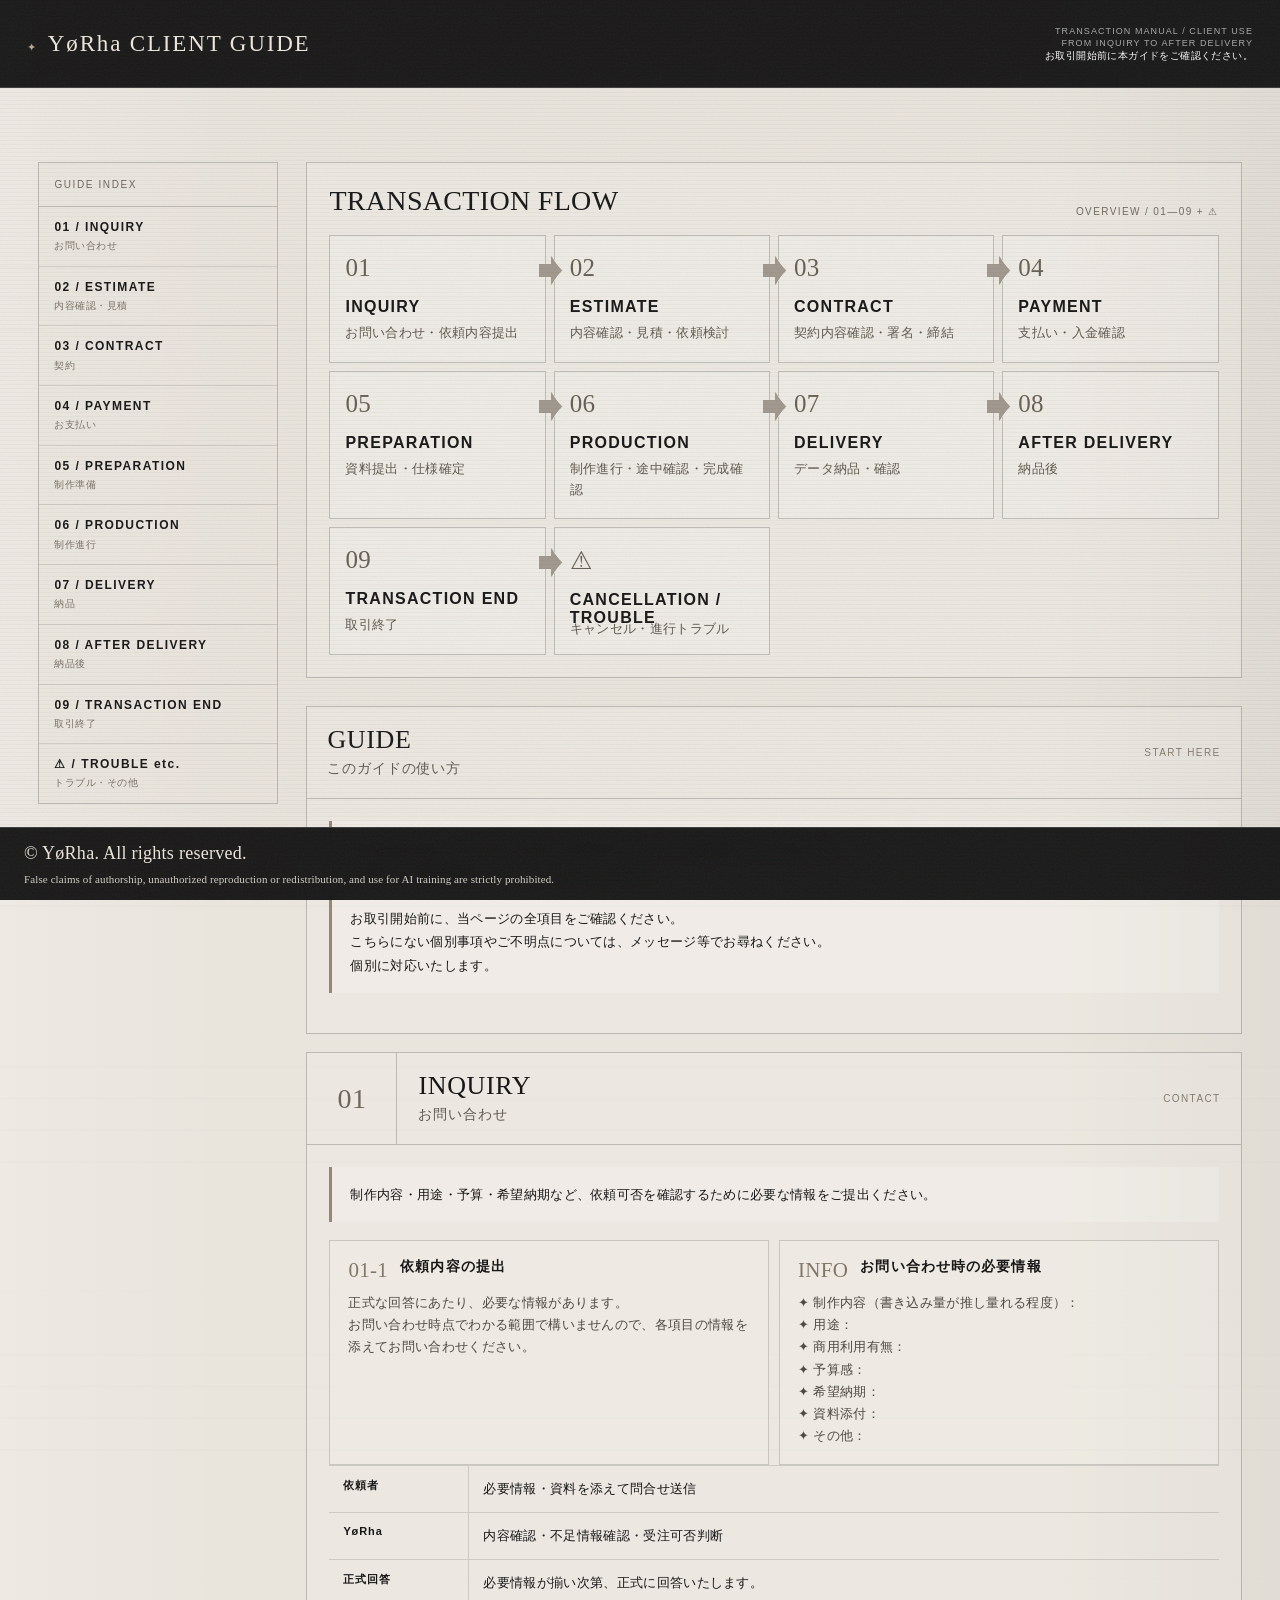
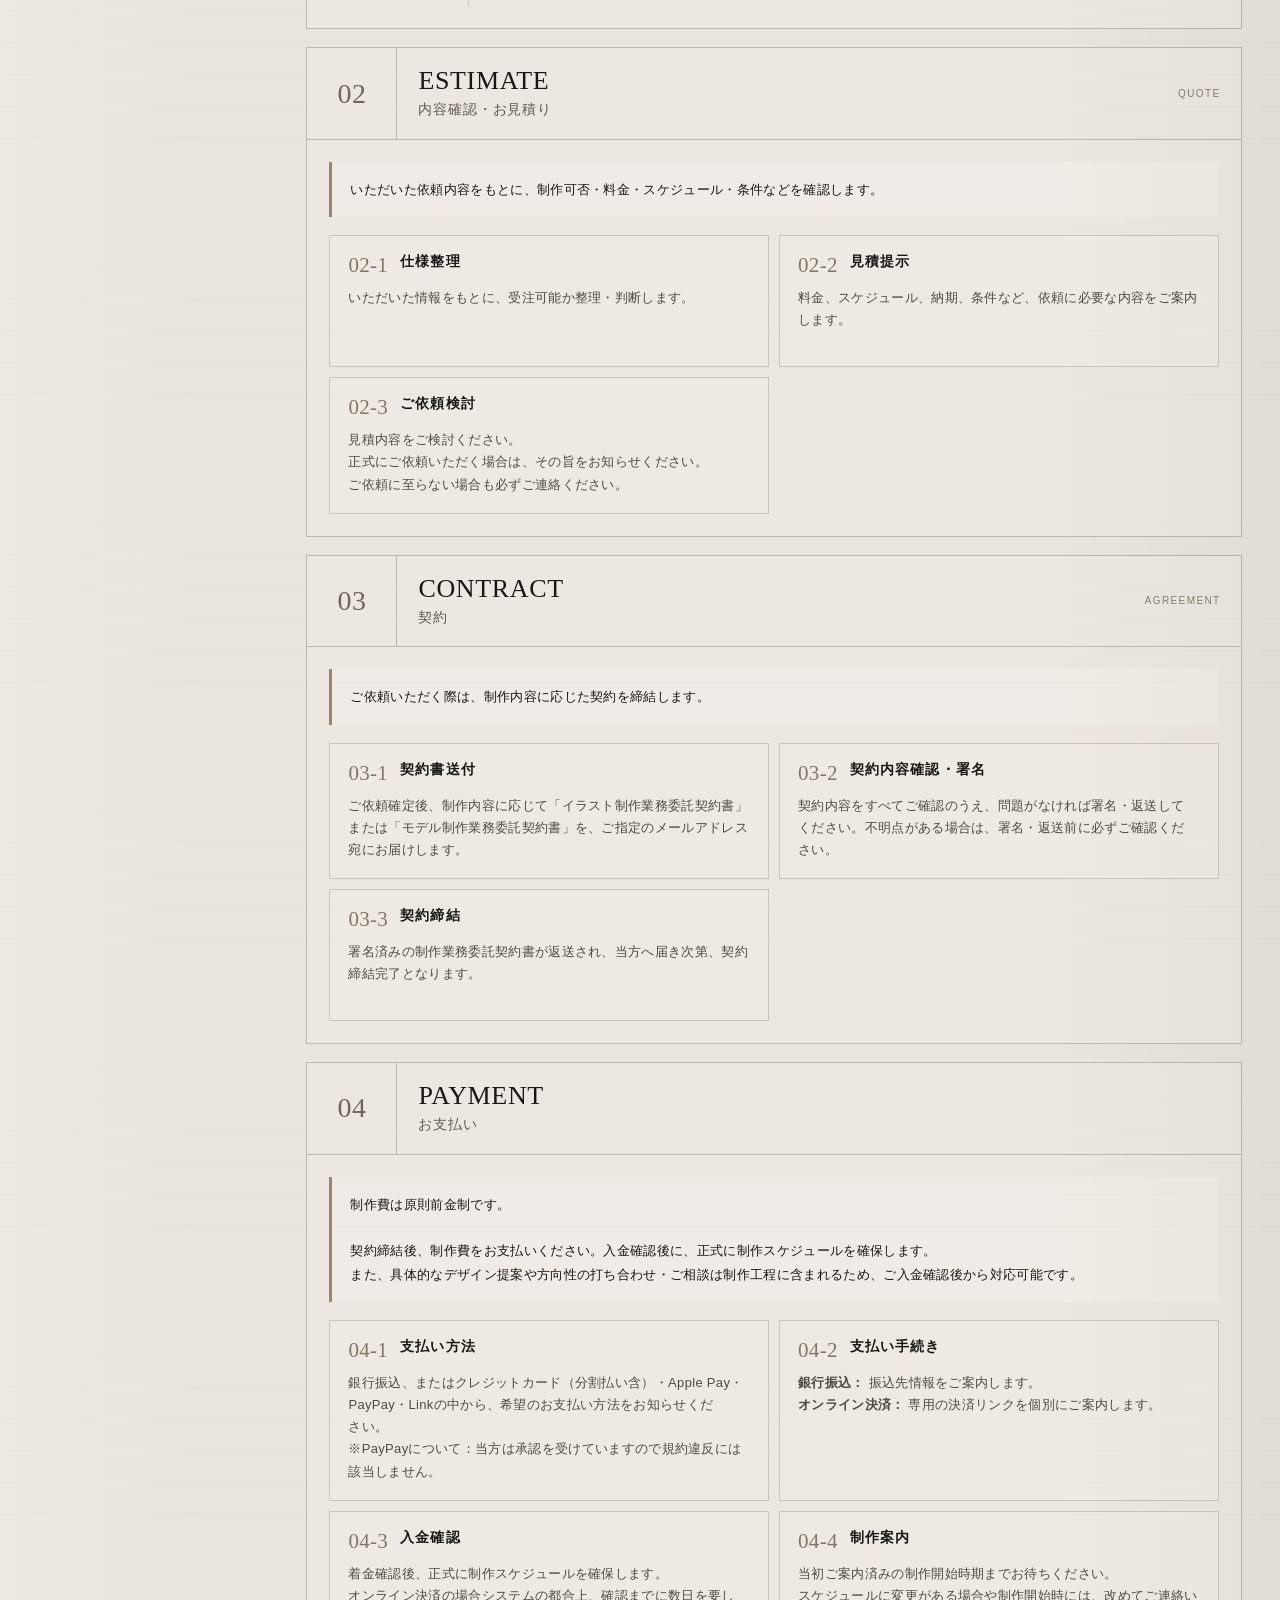
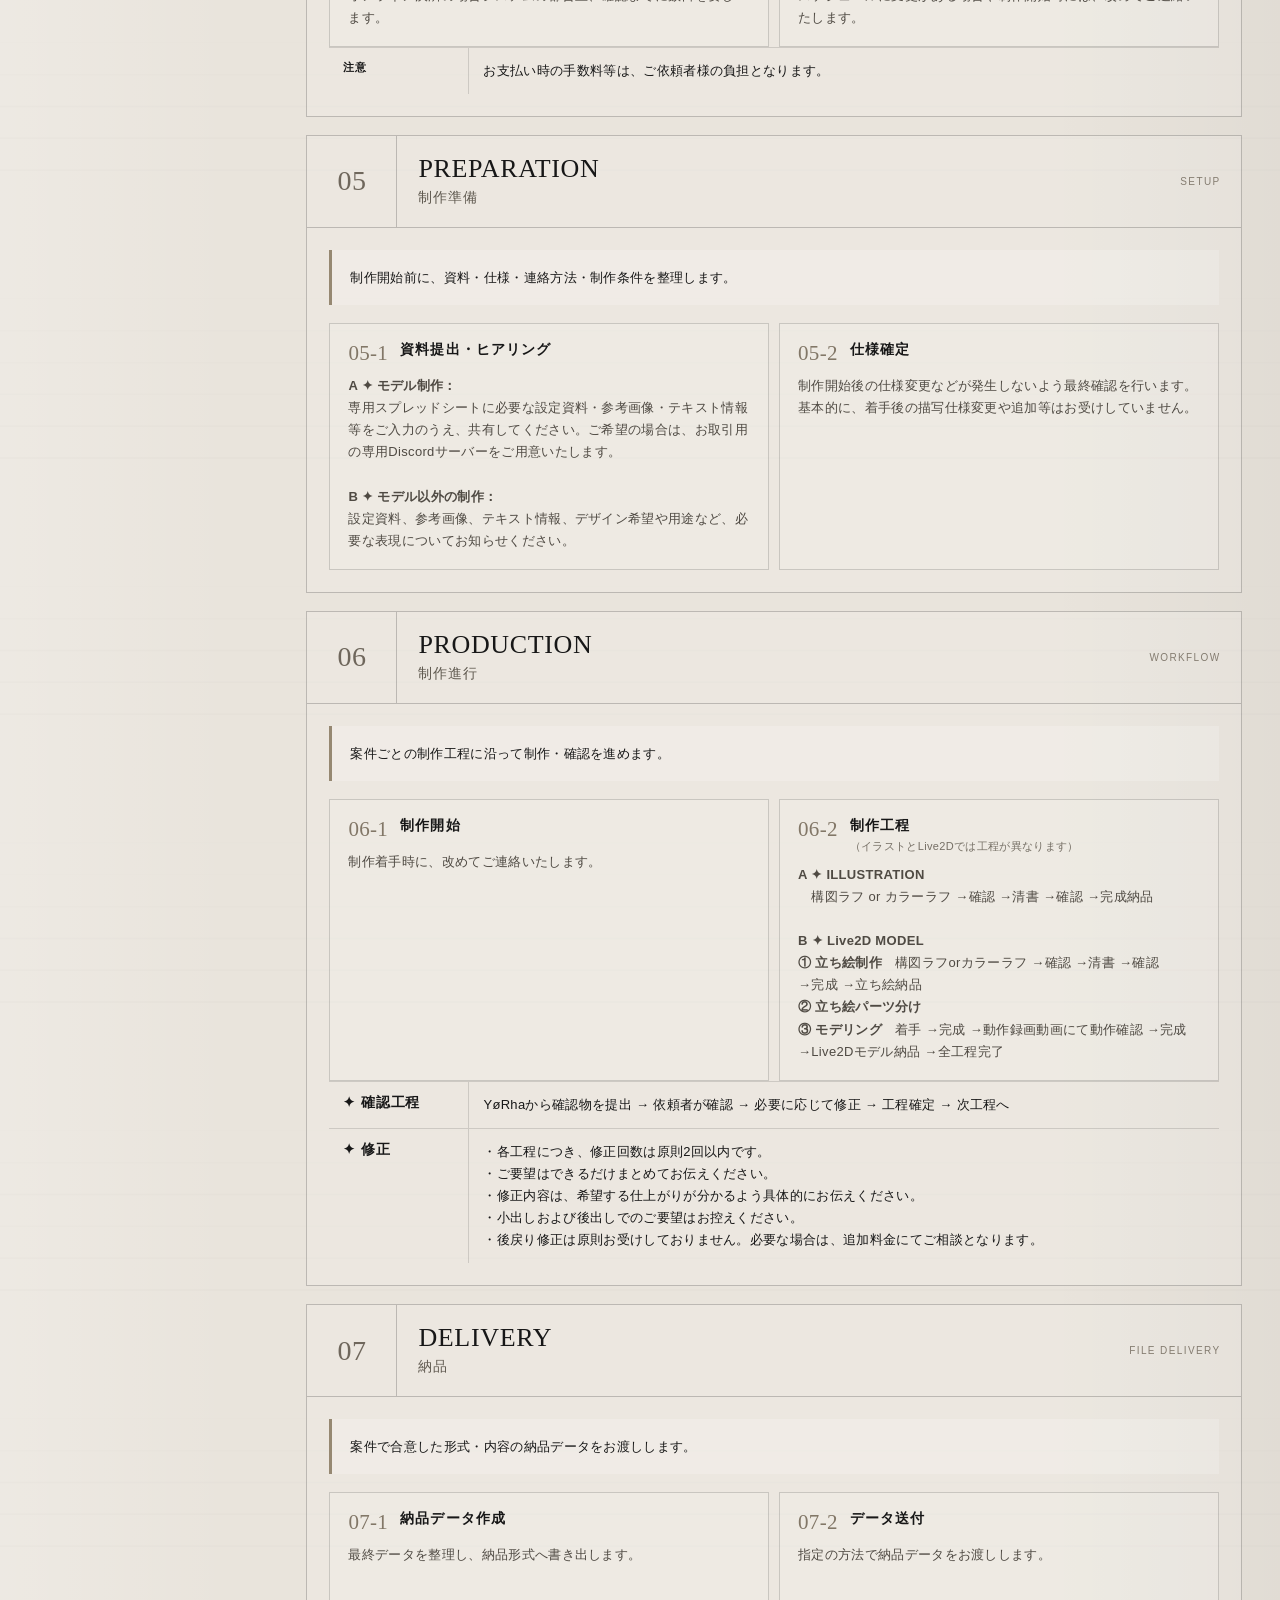
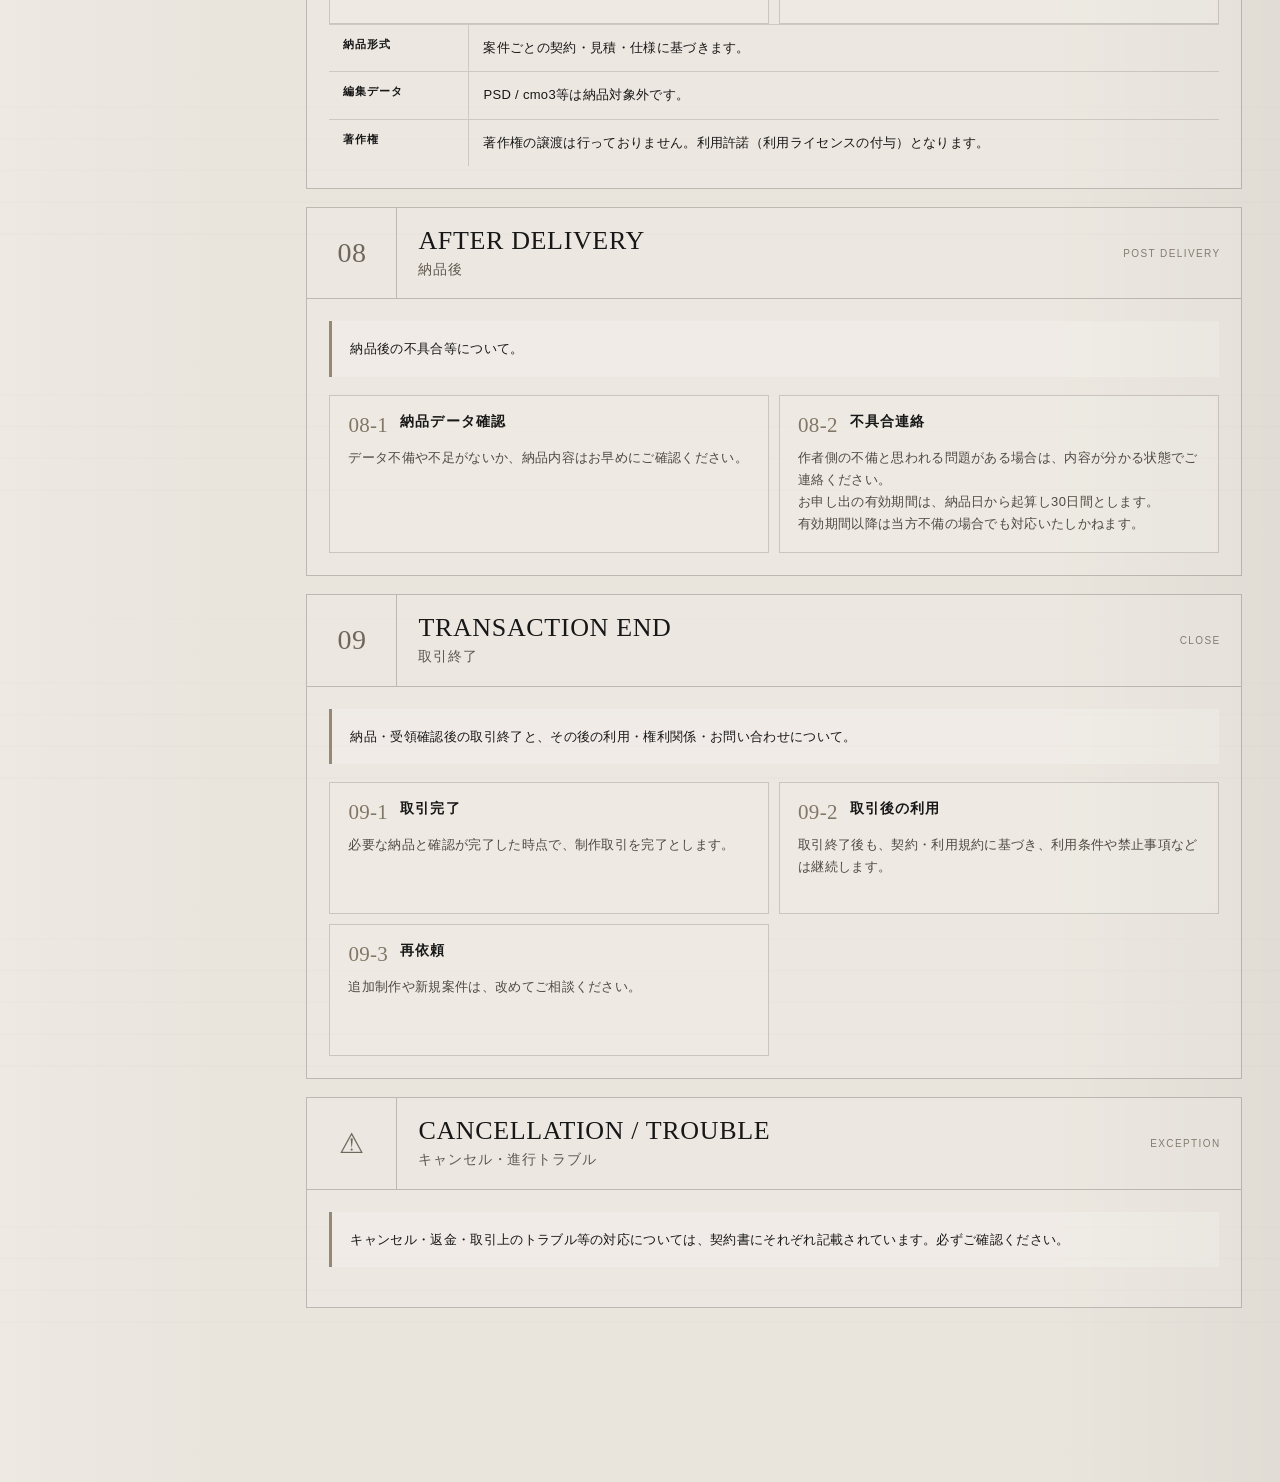
==== guide.html @ bb006ad3 "Add files via upload" ====
<!DOCTYPE html>
<html lang="ja">
<head>
<meta charset="utf-8">
<meta name="viewport" content="width=device-width,initial-scale=1">
<meta name="description" content="YøRha Client Transaction Guide">
<meta name="theme-color" content="#111111">
<link rel="icon" type="image/png" href="assets/favicon.png">
<title>YøRha Client Guide</title>
<style>
:root{
  --black:#111;
  --black2:#171717;
  --paper:#e9e4dc;
  --paper2:#ddd6ca;
  --ink:#171717;
  --white:#eee8dd;
  --line-dark:rgba(255,255,255,.16);
  --line-light:rgba(20,20,20,.22);
  --accent:#b8aa8e;
  --muted:#756f65;
  --header:88px;
}
*{box-sizing:border-box}
html{scroll-behavior:smooth}
body{
  margin:0;background:var(--black);color:var(--ink);
  font-family:"Helvetica Neue","Yu Gothic","YuGothic",Meiryo,sans-serif;
  letter-spacing:.02em;
}
a{color:inherit;text-decoration:none}
button{font:inherit}
.noise{
  position:fixed;inset:0;z-index:100;pointer-events:none;opacity:.12;
  background-image:url("data:image/svg+xml,%3Csvg xmlns='http://www.w3.org/2000/svg' width='180' height='180'%3E%3Cfilter id='n'%3E%3CfeTurbulence type='fractalNoise' baseFrequency='.85' numOctaves='3' stitchTiles='stitch'/%3E%3C/filter%3E%3Crect width='100%25' height='100%25' filter='url(%23n)' opacity='.5'/%3E%3C/svg%3E")
}
.scanline{
  position:fixed;inset:0;z-index:99;pointer-events:none;opacity:.045;
  background:repeating-linear-gradient(0deg,transparent 0 3px,#000 4px)
}
header{
  height:var(--header);position:fixed;z-index:80;inset:0 0 auto;
  background:rgba(17,17,17,.96);backdrop-filter:blur(8px);
  color:var(--white);border-bottom:1px solid var(--line-dark);
  display:flex;align-items:center;padding:0 27px
}
.logo{font:23px Georgia,serif;letter-spacing:.08em;white-space:nowrap}
.logo:before{content:"✦";font-size:11px;margin-right:10px;color:var(--accent)}
.header-meta{
  margin-left:auto;
  text-align:right;
  font-size:9px;
  letter-spacing:.12em;
  line-height:1.35;
  display:flex;
  flex-direction:column;
  align-items:flex-end;
  color:#ffffff;
}
.header-meta > span:first-child,
.header-meta > span:nth-child(2){opacity:.62}
.header-meta strong{
  margin-top:4px;
  font-size:10px;
  letter-spacing:.12em;
  color:#ffffff;
}
.header-guide-note{
  font-size:10px;
  letter-spacing:.04em;
  color:#ffffff;
  opacity:1;
}
.page{
  min-height:100vh;padding-top:var(--header);padding-bottom:86px;
  background-image:
    repeating-linear-gradient(0deg,transparent 0 31px,rgba(0,0,0,.018) 32px),
    linear-gradient(90deg,rgba(255,255,255,.2),transparent 18%,transparent 82%,rgba(0,0,0,.035)),
    url("bg.png");
  background-repeat:repeat,no-repeat,no-repeat;
  background-position:left top,left top,left top;
  background-attachment:scroll,scroll,fixed;
  background-size:auto,auto,auto 100vh;
  background-color:var(--paper);
}
.wrap{width:min(1500px,94vw);margin:auto;padding:46px 0 70px}
.guide-titlebar{
  border:1px solid var(--line-light);
  min-height:80px;
  display:flex;
  align-items:center;
  justify-content:space-between;
  gap:30px;
  padding:18px 24px;
  background: color-mix(in srgb, #1F1414 50%, transparent);
  margin-bottom:28px
}
.guide-title-main{
  font:400 22px Georgia,serif;
  letter-spacing:.02em
}
.guide-title-meta{
  margin-left:auto;
  text-align:right;
  display:flex;
  flex-direction:column;
  gap:6px;
  color:#ffffff
}
.guide-title-meta strong{
  font-size:11px;
  letter-spacing:.12em
}
.guide-title-meta span{
  font-size:13px;
  line-height:1.5;
  text-wrap:pretty;
  line-break:strict
}

.hero{
  border:1px solid var(--line-light);
  display:grid;grid-template-columns:1.25fr .75fr;
  min-height:360px;background:rgba(255,255,255,.16)
}
.hero-main{padding:48px 52px;display:flex;flex-direction:column;justify-content:flex-end}
.eyebrow{font-size:9px;letter-spacing:.18em;color:var(--muted);margin-bottom:26px}
.hero h1{font:400 clamp(42px,6vw,82px) Georgia,serif;letter-spacing:.035em;margin:0 0 18px;line-height:.96}
.hero p{max-width:790px;margin:0;font-size:11px;line-height:1.9;color:#4f4a43;text-wrap:pretty;line-break:strict}
.hero-side{border-left:1px solid var(--line-light);display:grid;grid-template-rows:1fr auto}
.hero-code{display:flex;align-items:center;justify-content:center;writing-mode:vertical-rl;font-size:9px;letter-spacing:.22em;color:#756e63}
.hero-note{border-top:1px solid var(--line-light);padding:22px;font-size:11px;line-height:1.8;color:#59544c;text-wrap:pretty;line-break:strict}

.layout{display:block;margin-top:28px}
.toc{
  position:fixed;
  top:calc(var(--header) + 74px);
  left:max(3vw, calc((100vw - 1500px) / 2));
  width:240px;
  max-height:calc(100vh - var(--header) - 138px);
  overflow-y:auto;
  z-index:60;
  border:1px solid var(--line-light);
  background: color-mix(in srgb, #E9E4DC 55%, transparent);
  backdrop-filter:blur(5px)
}
.toc-head{padding:16px 15px;border-bottom:1px solid var(--line-light);font-size:10px;letter-spacing:.16em;color:#6c665d}
.toc a{
  display:block;padding:12px 15px;border-bottom:1px solid rgba(20,20,20,.12);
  letter-spacing:.09em;transition:.18s
}
.toc a strong{
  display:block;
  font-size:12px;
  font-weight:700;
  line-height:1.35;
}
.toc a small{
  display:block;
  margin-top:4px;
  font-size:10px;
  line-height:1.45;
  color:#777066;
  letter-spacing:.05em;
}
.toc a:last-child{border-bottom:0}
.toc a:hover{background:#d9d2c6;padding-left:19px}

.main{min-width:0;margin-left:268px}
.flow{
  border:1px solid var(--line-light);padding:22px;margin-bottom:28px;background:rgba(255,255,255,.14)
}
.flow-title{display:flex;justify-content:space-between;gap:20px;align-items:end;margin-bottom:18px}
.flow-title h2{font:400 28px Georgia,serif;margin:0}
.flow-title span{font-size:10px;letter-spacing:.14em;color:#70695f}
.flow-grid{display:grid;grid-template-columns:repeat(4,1fr);gap:8px}
.flow-step.arrow-right::after{
  content:"";
  position:absolute;
  top:19px;
  right:-18px;
  width:24px;
  height:31px;
  background:url("[data-uri]") center/contain no-repeat;
  z-index:3;
  pointer-events:none;
}
#s00 .section-head{grid-template-columns:1fr auto}
#s00 .section-no{display:none}
#s00 .section-title{padding-left:20px}

.flow-step{
  border:1px solid var(--line-light);padding:18px 15px;min-height:112px;position:relative;background:rgba(255,255,255,.12)
}
.flow-step b{font:400 25px Georgia,serif;display:block;margin-bottom:16px;color:#675f53}
.flow-step strong{display:block;font-size:16px;letter-spacing:.08em;margin-bottom:7px}
.flow-step small{font-size:13px;line-height:1.6;color:#5f594f}
.warning-flow{
  position:relative;
}
.warning-flow strong{
  position:absolute;
  top:63px;
  left:15px;
  margin:0;
}
.warning-flow small{
  position:absolute;
  top:91px;
  left:15px;
  margin:0;
}


.section{
  scroll-margin-top:calc(var(--header) + 18px);
  border:1px solid var(--line-light);margin-bottom:18px;background:rgba(255,255,255,.12)
}
.section-head{
  display:grid;grid-template-columns:90px 1fr auto;align-items:center;
  border-bottom:1px solid var(--line-light)
}
.section-no{
  align-self:stretch;display:grid;place-items:center;border-right:1px solid var(--line-light);
  font:400 28px Georgia,serif;color:#6f675c;padding:18px 8px
}
.section-title{padding:18px 21px}
.section-title h2{font:400 26px Georgia,serif;margin:0 0 3px;letter-spacing:.025em}
.section-title p{margin:0;font-size:14px;line-height:1.55;letter-spacing:.06em;color:#5f594f}
.section-tag{padding:0 20px;font-size:10px;letter-spacing:.14em;color:#847c70}
.section-body{padding:22px}
.summary{
  padding:16px 18px;border-left:3px solid #968872;background:rgba(255,255,255,.18);
  font-size:13px;line-height:1.8;margin-bottom:18px
}
.steps{display:grid;grid-template-columns:repeat(2,1fr);gap:10px}
.step{
  border:1px solid rgba(20,20,20,.17);padding:17px 18px;min-height:132px;background:rgba(255,255,255,.1)
}
.step-top{display:flex;gap:12px;align-items:flex-start;margin-bottom:9px}
.step-heading-wrap{min-width:0}
.step-heading-wrap h3{margin:0}
.step-heading-wrap small{
  display:block;
  margin-top:4px;
  font-size:11px;
  line-height:1.45;
  color:#756f65;
  font-weight:400;
  letter-spacing:.03em;
}
.step-id{font:21px Georgia,serif;color:#827767}
.step h3{font-size:14px;letter-spacing:.08em;margin:0}
.step p{font-size:13px;line-height:1.7;margin:0;color:#4f4a43}
.flow-unit{white-space:nowrap}
.rule{
  display:grid;grid-template-columns:140px 1fr;border-top:1px solid rgba(20,20,20,.14);font-size:13px
}
.rule:first-of-type{margin-top:18px}
.rule b{padding:12px 14px;border-right:1px solid rgba(20,20,20,.14);font-size:11px;letter-spacing:.08em}
.rule-major b{font-size:14px;letter-spacing:.06em}
.rule span{padding:12px 14px;line-height:1.7}
.placeholder{color:#867e71;font-style:italic}
.summary,.step p,.rule span,.flow-step small,.section-title p{
  text-wrap:pretty;
  line-break:strict;
}
.site-footer{
  position:fixed;
  left:0;
  right:0;
  bottom:0;
  z-index:80;
  margin:0;
  border-top:1px solid var(--line-dark);
  padding:14px 24px 12px;
  background:rgba(17,17,17,.96);
  backdrop-filter:blur(8px);
  color:var(--white);
}
.site-footer-copy{
  font:400 18px Georgia,serif;
  letter-spacing:.015em;
  line-height:1.25;
}
.site-footer-note{
  margin-top:6px;
  font-family:Georgia,"Times New Roman",serif;
  font-size:11px;
  line-height:1.55;
  letter-spacing:.01em;
  color:rgba(238,232,221,.88);
  text-wrap:pretty;
}
@media(max-width:1240px){
  .hero{grid-template-columns:1fr}.hero-side{display:none}
  .layout{display:block}
  .toc{
    position:static;
    width:auto;
    max-height:none;
    overflow:visible;
    display:grid;
    grid-template-columns:repeat(2,1fr);
    margin-bottom:28px;
    backdrop-filter:none
  }
  .toc-head{grid-column:1/-1}
  .main{margin-left:0}
  .flow-grid{grid-template-columns:repeat(2,1fr)}
  .flow-step.arrow-right::after{display:none}
}
@media(max-width:640px){
  .guide-titlebar{align-items:flex-start;flex-direction:column;padding:18px}
  .guide-title-meta{margin-left:0;text-align:left}
  .page{padding-bottom:108px}
  .site-footer{padding:10px 16px 9px}
  .site-footer-copy{font-size:15px}
  .site-footer-note{font-size:9px;line-height:1.4}

  header{padding:0 18px}.header-meta{display:none}
  .wrap{width:min(94vw,680px);padding-top:24px}
  .hero-main{padding:34px 24px}
  .flow-grid,.steps{grid-template-columns:1fr}
  .toc{grid-template-columns:1fr}
  .section-head{grid-template-columns:68px 1fr}.section-tag{display:none}
  .section-title{padding:16px}.section-body{padding:16px}
  .rule{grid-template-columns:1fr}.rule b{border-right:0;border-bottom:1px solid rgba(20,20,20,.12)}
}
</style>
</head>
<body>
<div class="noise"></div>
<div class="scanline"></div>

<header>
  <a class="logo" href="#top">YøRha CLIENT GUIDE</a>
  <div class="header-meta">
    <span>TRANSACTION MANUAL / CLIENT USE</span>
    <span>FROM INQUIRY TO AFTER DELIVERY</span>
    <span class="header-guide-note">お取引開始前に本ガイドをご確認ください。</span>
  </div>
</header>

<main class="page" id="top">
<div class="wrap">
  <div class="layout">
    <aside class="toc">
      <div class="toc-head">GUIDE INDEX</div>
      <a href="#s01"><strong>01 / INQUIRY</strong><small>お問い合わせ</small></a>
      <a href="#s02"><strong>02 / ESTIMATE</strong><small>内容確認・見積</small></a>
      <a href="#s03"><strong>03 / CONTRACT</strong><small>契約</small></a>
      <a href="#s04"><strong>04 / PAYMENT</strong><small>お支払い</small></a>
      <a href="#s05"><strong>05 / PREPARATION</strong><small>制作準備</small></a>
      <a href="#s06"><strong>06 / PRODUCTION</strong><small>制作進行</small></a>
      <a href="#s07"><strong>07 / DELIVERY</strong><small>納品</small></a>
      <a href="#s08"><strong>08 / AFTER DELIVERY</strong><small>納品後</small></a>
      <a href="#s09"><strong>09 / TRANSACTION END</strong><small>取引終了</small></a>
      <a href="#swarn"><strong>⚠ / TROUBLE etc.</strong><small>トラブル・その他</small></a>
    </aside>

    <div class="main">

      <section class="flow">
        <div class="flow-title">
          <h2>TRANSACTION FLOW</h2>
          <span>OVERVIEW / 01—09 + ⚠</span>
        </div>
        <div class="flow-grid">
          <a class="flow-step arrow-right" href="#s01"><b>01</b><strong>INQUIRY</strong><small>お問い合わせ・依頼内容提出</small></a>
          <a class="flow-step arrow-right" href="#s02"><b>02</b><strong>ESTIMATE</strong><small>内容確認・見積・依頼検討</small></a>
          <a class="flow-step arrow-right" href="#s03"><b>03</b><strong>CONTRACT</strong><small>契約内容確認・署名・締結</small></a>
          <a class="flow-step" href="#s04"><b>04</b><strong>PAYMENT</strong><small>支払い・入金確認</small></a>
          <a class="flow-step arrow-right" href="#s05"><b>05</b><strong>PREPARATION</strong><small>資料提出・仕様確定</small></a>
          <a class="flow-step arrow-right" href="#s06"><b>06</b><strong>PRODUCTION</strong><small>制作進行・途中確認・完成確認</small></a>
          <a class="flow-step arrow-right" href="#s07"><b>07</b><strong>DELIVERY</strong><small>データ納品・確認</small></a>
          <a class="flow-step" href="#s08"><b>08</b><strong>AFTER DELIVERY</strong><small>納品後</small></a>
          <a class="flow-step arrow-right" href="#s09"><b>09</b><strong>TRANSACTION END</strong><small>取引終了</small></a>
          <a class="flow-step warning-flow" href="#swarn"><b>⚠</b><strong>CANCELLATION / TROUBLE</strong><small>キャンセル・進行トラブル</small></a>
        </div>
      </section>

      <section class="section" id="s00">
<div class="section-head"><div class="section-title"><h2>GUIDE</h2><p>このガイドの使い方</p></div><div class="section-tag">START HERE</div></div>
<div class="section-body"><div class="summary">取引全体の流れ、各工程でYøRhaと依頼者が行うこと、確認事項、完了条件など、<br>お取引中の共通説明はこちらにまとめてあります。<br><br>お取引開始前に、当ページの全項目をご確認ください。<br>こちらにない個別事項やご不明点については、メッセージ等でお尋ねください。<br>個別に対応いたします。</div></div>
</section>

<section class="section" id="s01">
<div class="section-head"><div class="section-no">01</div><div class="section-title"><h2>INQUIRY</h2><p>お問い合わせ</p></div><div class="section-tag">CONTACT</div></div>
<div class="section-body"><div class="summary">制作内容・用途・予算・希望納期など、依頼可否を確認するために必要な情報をご提出ください。</div>
<div class="steps">
<div class="step"><div class="step-top"><span class="step-id">01-1</span><h3>依頼内容の提出</h3></div><p>正式な回答にあたり、必要な情報があります。<br>お問い合わせ時点でわかる範囲で構いませんので、各項目の情報を添えてお問い合わせください。</p></div>
<div class="step"><div class="step-top"><span class="step-id">INFO</span><h3>お問い合わせ時の必要情報</h3></div><p>✦ 制作内容（書き込み量が推し量れる程度）：<br>✦ 用途：<br>✦ 商用利用有無：<br>✦ 予算感：<br>✦ 希望納期：<br>✦ 資料添付：<br>✦ その他：</p></div>
</div>
<div class="rule"><b>依頼者</b><span>必要情報・資料を添えて問合せ送信</span></div><div class="rule"><b>YøRha</b><span>内容確認・不足情報確認・受注可否判断</span></div><div class="rule"><b>正式回答</b><span>必要情報が揃い次第、正式に回答いたします。</span></div></div>
</section>

<section class="section" id="s02">
<div class="section-head"><div class="section-no">02</div><div class="section-title"><h2>ESTIMATE</h2><p>内容確認・お見積り</p></div><div class="section-tag">QUOTE</div></div>
<div class="section-body"><div class="summary">いただいた依頼内容をもとに、制作可否・料金・スケジュール・条件などを確認します。</div>
<div class="steps">
<div class="step"><div class="step-top"><span class="step-id">02-1</span><h3>仕様整理</h3></div><p>いただいた情報をもとに、受注可能か整理・判断します。</p></div>
<div class="step"><div class="step-top"><span class="step-id">02-2</span><h3>見積提示</h3></div><p>料金、スケジュール、納期、条件など、依頼に必要な内容をご案内します。</p></div>
<div class="step"><div class="step-top"><span class="step-id">02-3</span><h3>ご依頼検討</h3></div><p>見積内容をご検討ください。<br>正式にご依頼いただく場合は、その旨をお知らせください。<br>ご依頼に至らない場合も必ずご連絡ください。</p></div>
</div></div>
</section>

<section class="section" id="s03">
<div class="section-head"><div class="section-no">03</div><div class="section-title"><h2>CONTRACT</h2><p>契約</p></div><div class="section-tag">AGREEMENT</div></div>
<div class="section-body"><div class="summary">ご依頼いただく際は、制作内容に応じた契約を締結します。</div>
<div class="steps">
<div class="step"><div class="step-top"><span class="step-id">03-1</span><h3>契約書送付</h3></div><p>ご依頼確定後、制作内容に応じて「イラスト制作業務委託契約書」または「モデル制作業務委託契約書」を、ご指定のメールアドレス宛にお届けします。</p></div>
<div class="step"><div class="step-top"><span class="step-id">03-2</span><h3>契約内容確認・署名</h3></div><p>契約内容をすべてご確認のうえ、問題がなければ署名・返送してください。不明点がある場合は、署名・返送前に必ずご確認ください。</p></div>
<div class="step"><div class="step-top"><span class="step-id">03-3</span><h3>契約締結</h3></div><p>署名済みの制作業務委託契約書が返送され、当方へ届き次第、契約締結完了となります。</p></div>
</div></div>
</section>

<section class="section" id="s04">
<div class="section-head"><div class="section-no">04</div><div class="section-title"><h2>PAYMENT</h2><p>お支払い</p></div><div class="section-tag"></div></div>
<div class="section-body"><div class="summary">制作費は原則前金制です。<br><br>契約締結後、制作費をお支払いください。入金確認後に、正式に制作スケジュールを確保します。<br>また、具体的なデザイン提案や方向性の打ち合わせ・ご相談は制作工程に含まれるため、ご入金確認後から対応可能です。</div>
<div class="steps">
<div class="step"><div class="step-top"><span class="step-id">04-1</span><h3>支払い方法</h3></div><p>銀行振込、またはクレジットカード（分割払い含）・Apple Pay・PayPay・Linkの中から、希望のお支払い方法をお知らせください。<br>※PayPayについて：当方は承認を受けていますので規約違反には該当しません。</p></div>
<div class="step"><div class="step-top"><span class="step-id">04-2</span><h3>支払い手続き</h3></div><p><strong>銀行振込：</strong> 振込先情報をご案内します。<br><strong>オンライン決済：</strong> 専用の決済リンクを個別にご案内します。</p></div>
<div class="step"><div class="step-top"><span class="step-id">04-3</span><h3>入金確認</h3></div><p>着金確認後、正式に制作スケジュールを確保します。<br>オンライン決済の場合システムの都合上、確認までに数日を要します。</p></div>
<div class="step"><div class="step-top"><span class="step-id">04-4</span><h3>制作案内</h3></div><p>当初ご案内済みの制作開始時期までお待ちください。<br>スケジュールに変更がある場合や制作開始時には、改めてご連絡いたします。</p></div>
</div><div class="rule"><b>注意</b><span>お支払い時の手数料等は、ご依頼者様の負担となります。</span></div></div>
</section>

<section class="section" id="s05">
<div class="section-head"><div class="section-no">05</div><div class="section-title"><h2>PREPARATION</h2><p>制作準備</p></div><div class="section-tag">SETUP</div></div>
<div class="section-body"><div class="summary">制作開始前に、資料・仕様・連絡方法・制作条件を整理します。</div>
<div class="steps">
<div class="step"><div class="step-top"><span class="step-id">05-1</span><h3>資料提出・ヒアリング</h3></div><p><strong>A ✦ モデル制作：</strong><br>専用スプレッドシートに必要な設定資料・参考画像・テキスト情報等をご入力のうえ、共有してください。ご希望の場合は、お取引用の専用Discordサーバーをご用意いたします。<br><br><strong>B ✦ モデル以外の制作：</strong><br>設定資料、参考画像、テキスト情報、デザイン希望や用途など、必要な表現についてお知らせください。</p></div>
<div class="step"><div class="step-top"><span class="step-id">05-2</span><h3>仕様確定</h3></div><p>制作開始後の仕様変更などが発生しないよう最終確認を行います。<br>基本的に、着手後の描写仕様変更や追加等はお受けしていません。</p></div>
</div></div>
</section>

<section class="section" id="s06">
<div class="section-head"><div class="section-no">06</div><div class="section-title"><h2>PRODUCTION</h2><p>制作進行</p></div><div class="section-tag">WORKFLOW</div></div>
<div class="section-body"><div class="summary">案件ごとの制作工程に沿って制作・確認を進めます。</div>
<div class="steps">
<div class="step"><div class="step-top"><span class="step-id">06-1</span><h3>制作開始</h3></div><p>制作着手時に、改めてご連絡いたします。</p></div>
<div class="step"><div class="step-top"><span class="step-id">06-2</span><div class="step-heading-wrap"><h3>制作工程</h3><small>（イラストとLive2Dでは工程が異なります）</small></div></div><p><strong>A ✦ ILLUSTRATION</strong><br>　構図ラフ or カラーラフ <span class="flow-unit">→確認</span> <span class="flow-unit">→清書</span> <span class="flow-unit">→確認</span> <span class="flow-unit"><span class="flow-unit">→完成</span>納品</span><br><br><strong>B ✦ Live2D MODEL</strong><br><strong>① 立ち絵制作</strong>　構図ラフorカラーラフ <span class="flow-unit">→確認</span> <span class="flow-unit">→清書</span> <span class="flow-unit">→確認</span> <span class="flow-unit">→完成</span> <span class="flow-unit">→立ち絵納品</span><br><strong>② 立ち絵パーツ分け</strong><br><strong>③ モデリング</strong>　着手 <span class="flow-unit">→完成</span> <span class="flow-unit">→動作録画動画にて動作確認</span> <span class="flow-unit">→完成</span> <span class="flow-unit">→Live2Dモデル納品</span> <span class="flow-unit">→全工程完了</span></p></div>
</div>
<div class="rule rule-major"><b>✦ 確認工程</b><span>YøRhaから確認物を提出 → 依頼者が確認 → 必要に応じて修正 → 工程確定 → 次工程へ</span></div>
<div class="rule rule-major"><b>✦ 修正</b><span>・各工程につき、修正回数は原則2回以内です。<br>・ご要望はできるだけまとめてお伝えください。<br>・修正内容は、希望する仕上がりが分かるよう具体的にお伝えください。<br>・小出しおよび後出しでのご要望はお控えください。<br>・後戻り修正は原則お受けしておりません。必要な場合は、追加料金にてご相談となります。</span></div></div>
</section>

<section class="section" id="s07">
<div class="section-head"><div class="section-no">07</div><div class="section-title"><h2>DELIVERY</h2><p>納品</p></div><div class="section-tag">FILE DELIVERY</div></div>
<div class="section-body"><div class="summary">案件で合意した形式・内容の納品データをお渡しします。</div>
<div class="steps">
<div class="step"><div class="step-top"><span class="step-id">07-1</span><h3>納品データ作成</h3></div><p>最終データを整理し、納品形式へ書き出します。</p></div>
<div class="step"><div class="step-top"><span class="step-id">07-2</span><h3>データ送付</h3></div><p>指定の方法で納品データをお渡しします。</p></div>
</div>
<div class="rule"><b>納品形式</b><span>案件ごとの契約・見積・仕様に基づきます。</span></div>
<div class="rule"><b>編集データ</b><span>PSD / cmo3等は納品対象外です。</span></div>
<div class="rule"><b>著作権</b><span>著作権の譲渡は行っておりません。利用許諾（利用ライセンスの付与）となります。</span></div></div>
</section>

<section class="section" id="s08">
<div class="section-head"><div class="section-no">08</div><div class="section-title"><h2>AFTER DELIVERY</h2><p>納品後</p></div><div class="section-tag">POST DELIVERY</div></div>
<div class="section-body"><div class="summary">納品後の不具合等について。</div>
<div class="steps">
<div class="step"><div class="step-top"><span class="step-id">08-1</span><h3>納品データ確認</h3></div><p>データ不備や不足がないか、納品内容はお早めにご確認ください。</p></div>
<div class="step"><div class="step-top"><span class="step-id">08-2</span><h3>不具合連絡</h3></div><p>作者側の不備と思われる問題がある場合は、内容が分かる状態でご連絡ください。<br>お申し出の有効期間は、納品日から起算し30日間とします。<br>有効期間以降は当方不備の場合でも対応いたしかねます。</p></div>
</div></div>
</section>

<section class="section" id="s09">
<div class="section-head"><div class="section-no">09</div><div class="section-title"><h2>TRANSACTION END</h2><p>取引終了</p></div><div class="section-tag">CLOSE</div></div>
<div class="section-body"><div class="summary">納品・受領確認後の取引終了と、その後の利用・権利関係・お問い合わせについて。</div>
<div class="steps">
<div class="step"><div class="step-top"><span class="step-id">09-1</span><h3>取引完了</h3></div><p>必要な納品と確認が完了した時点で、制作取引を完了とします。</p></div>
<div class="step"><div class="step-top"><span class="step-id">09-2</span><h3>取引後の利用</h3></div><p>取引終了後も、契約・利用規約に基づき、利用条件や禁止事項などは継続します。</p></div>
<div class="step"><div class="step-top"><span class="step-id">09-3</span><h3>再依頼</h3></div><p>追加制作や新規案件は、改めてご相談ください。</p></div>
</div></div>
</section>

<section class="section" id="swarn">
<div class="section-head"><div class="section-no warning-no">⚠</div><div class="section-title"><h2>CANCELLATION / TROUBLE</h2><p>キャンセル・進行トラブル</p></div><div class="section-tag">EXCEPTION</div></div>
<div class="section-body"><div class="summary">キャンセル・返金・取引上のトラブル等の対応については、契約書にそれぞれ記載されています。必ずご確認ください。</div></div>
</section>

<footer class="site-footer">
  <div class="site-footer-copy">© YøRha. All rights reserved.</div>
  <div class="site-footer-note">False claims of authorship, unauthorized reproduction or redistribution, and use for AI training are strictly prohibited.</div>
</footer>
    </div>
  </div>
</div>
</main>
</body>
</html>
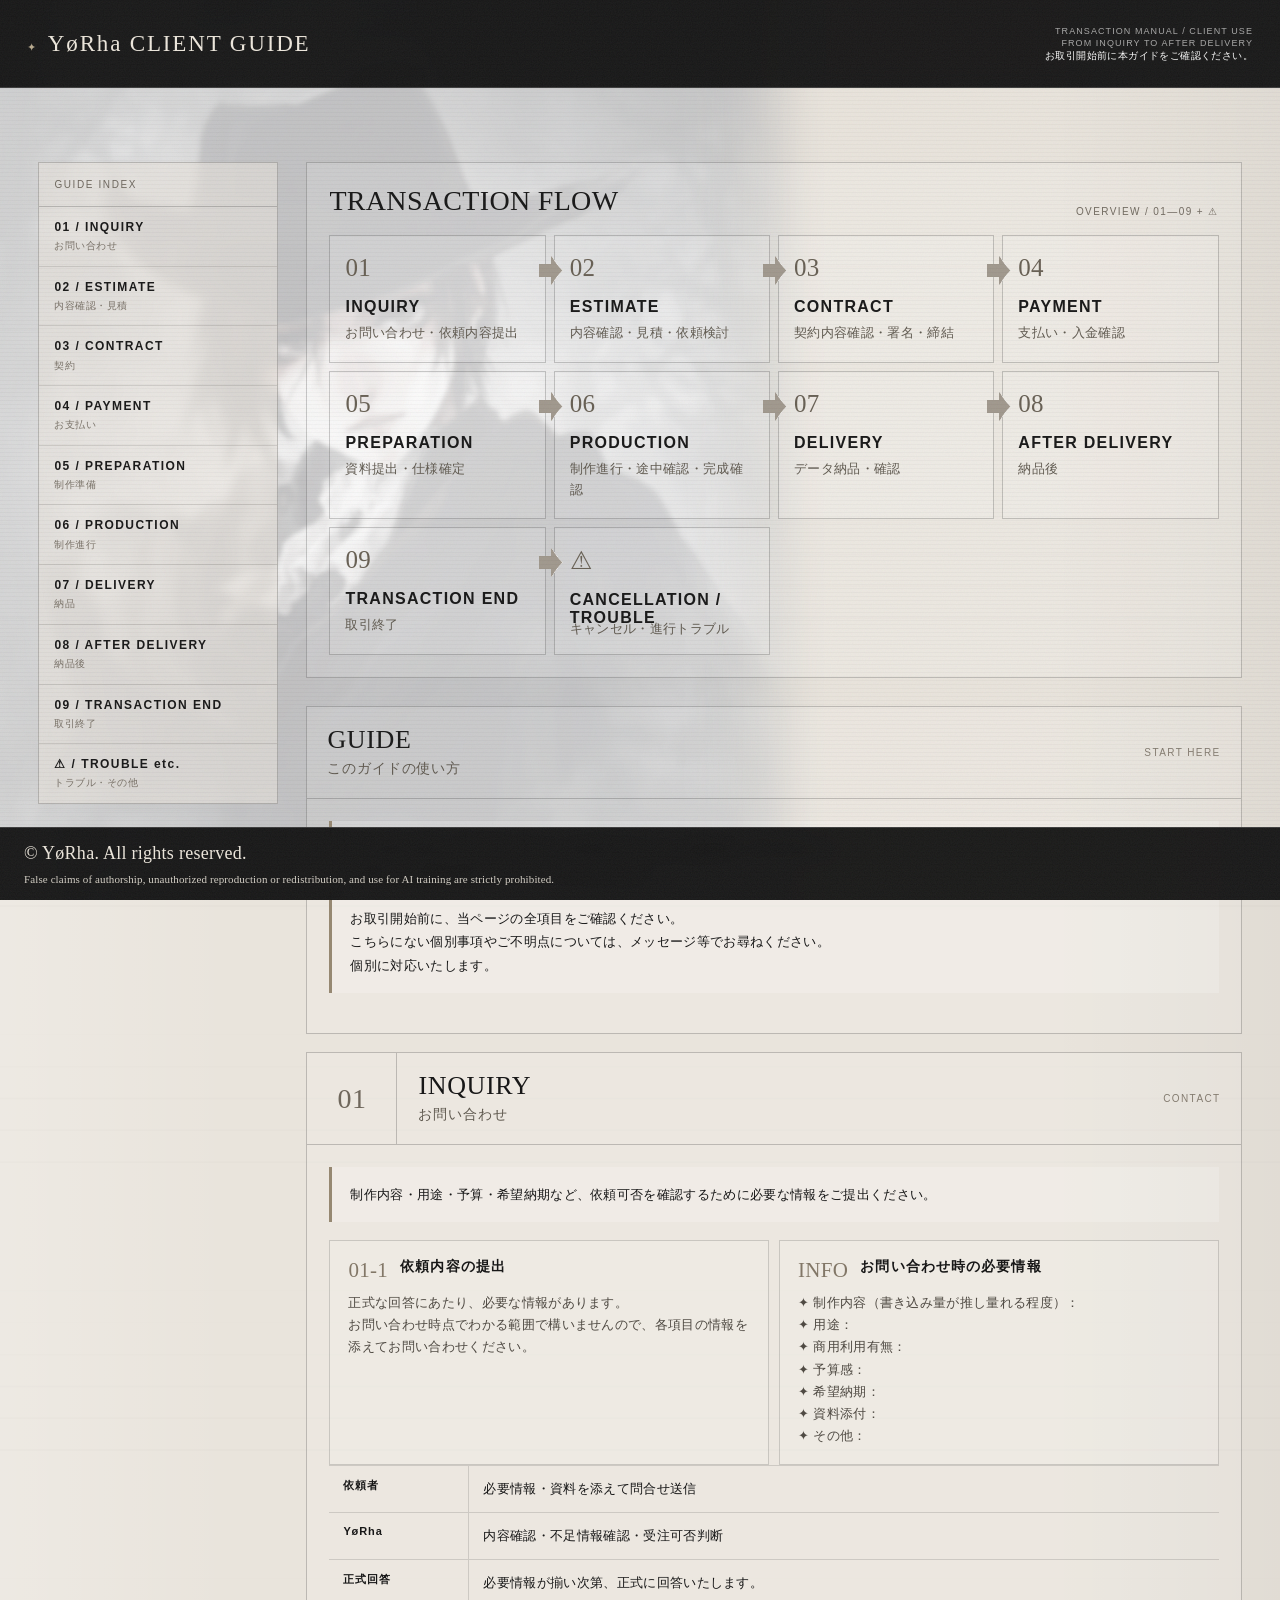
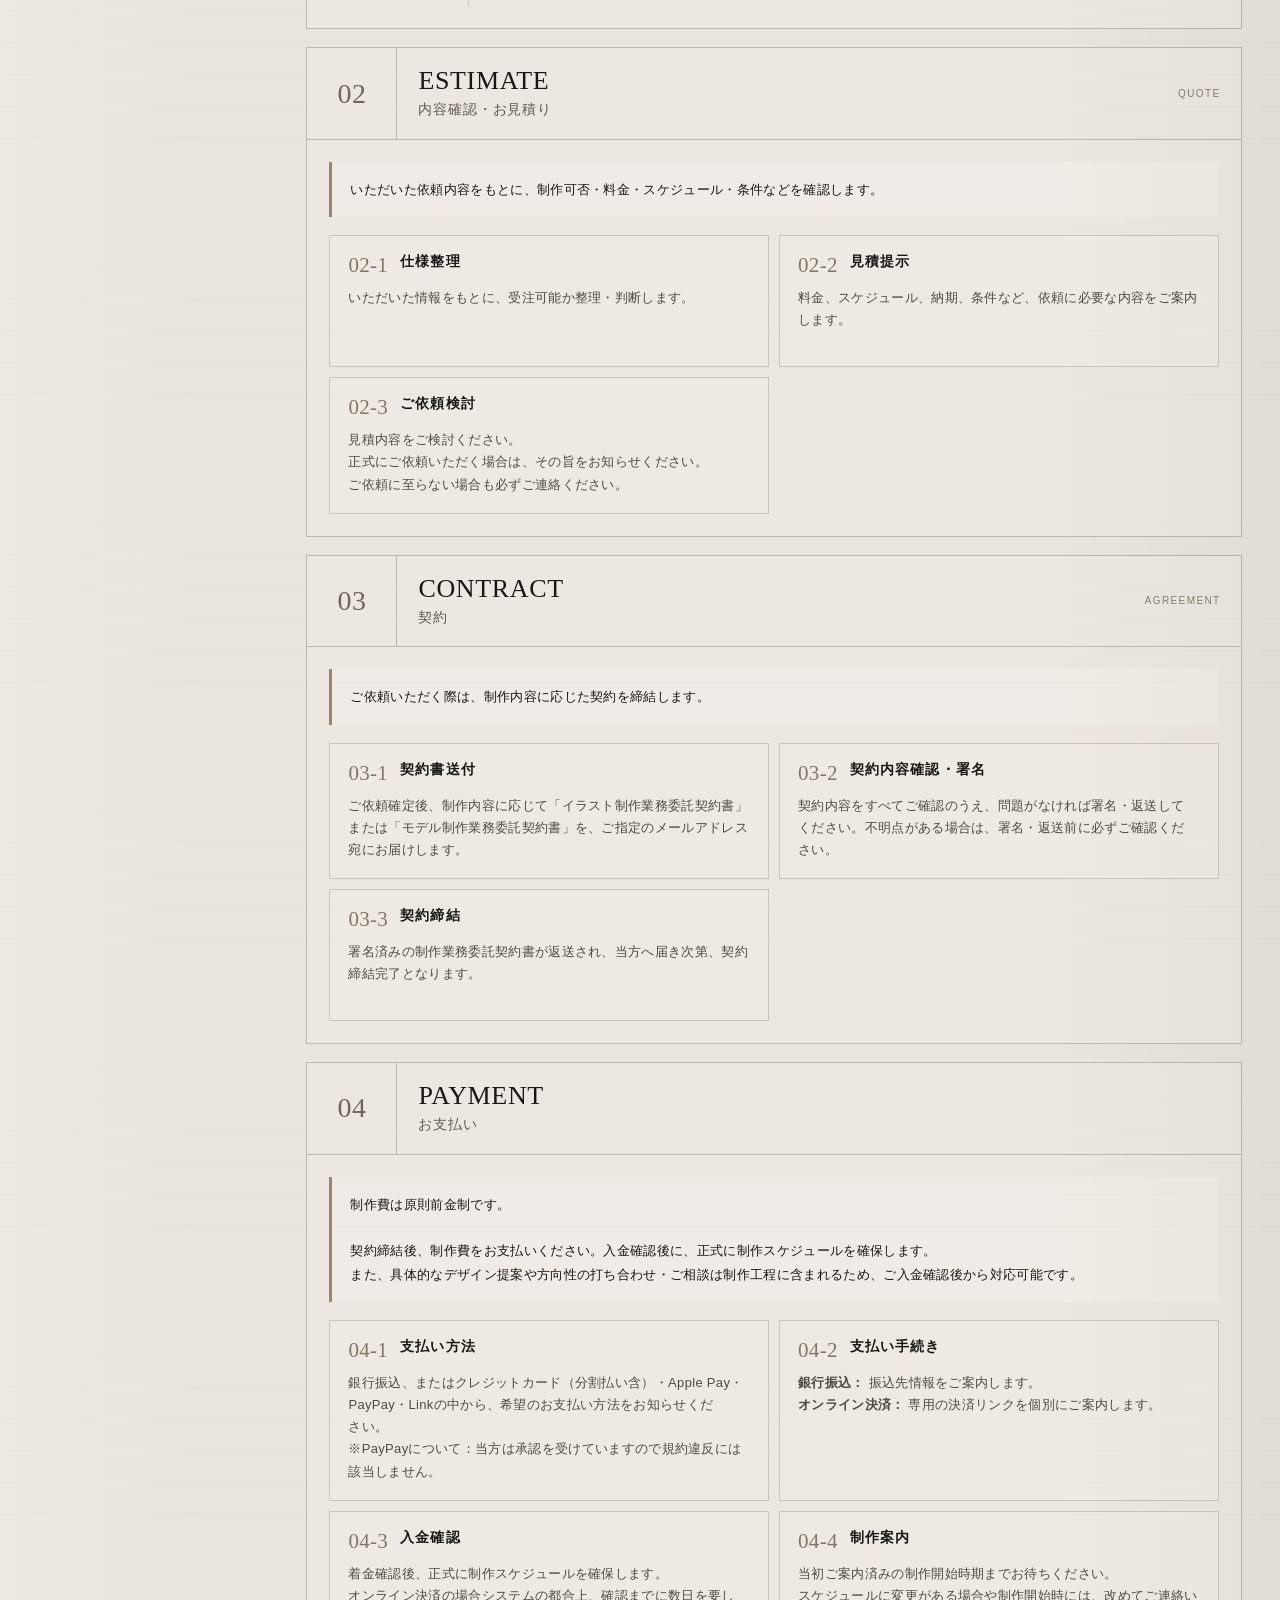
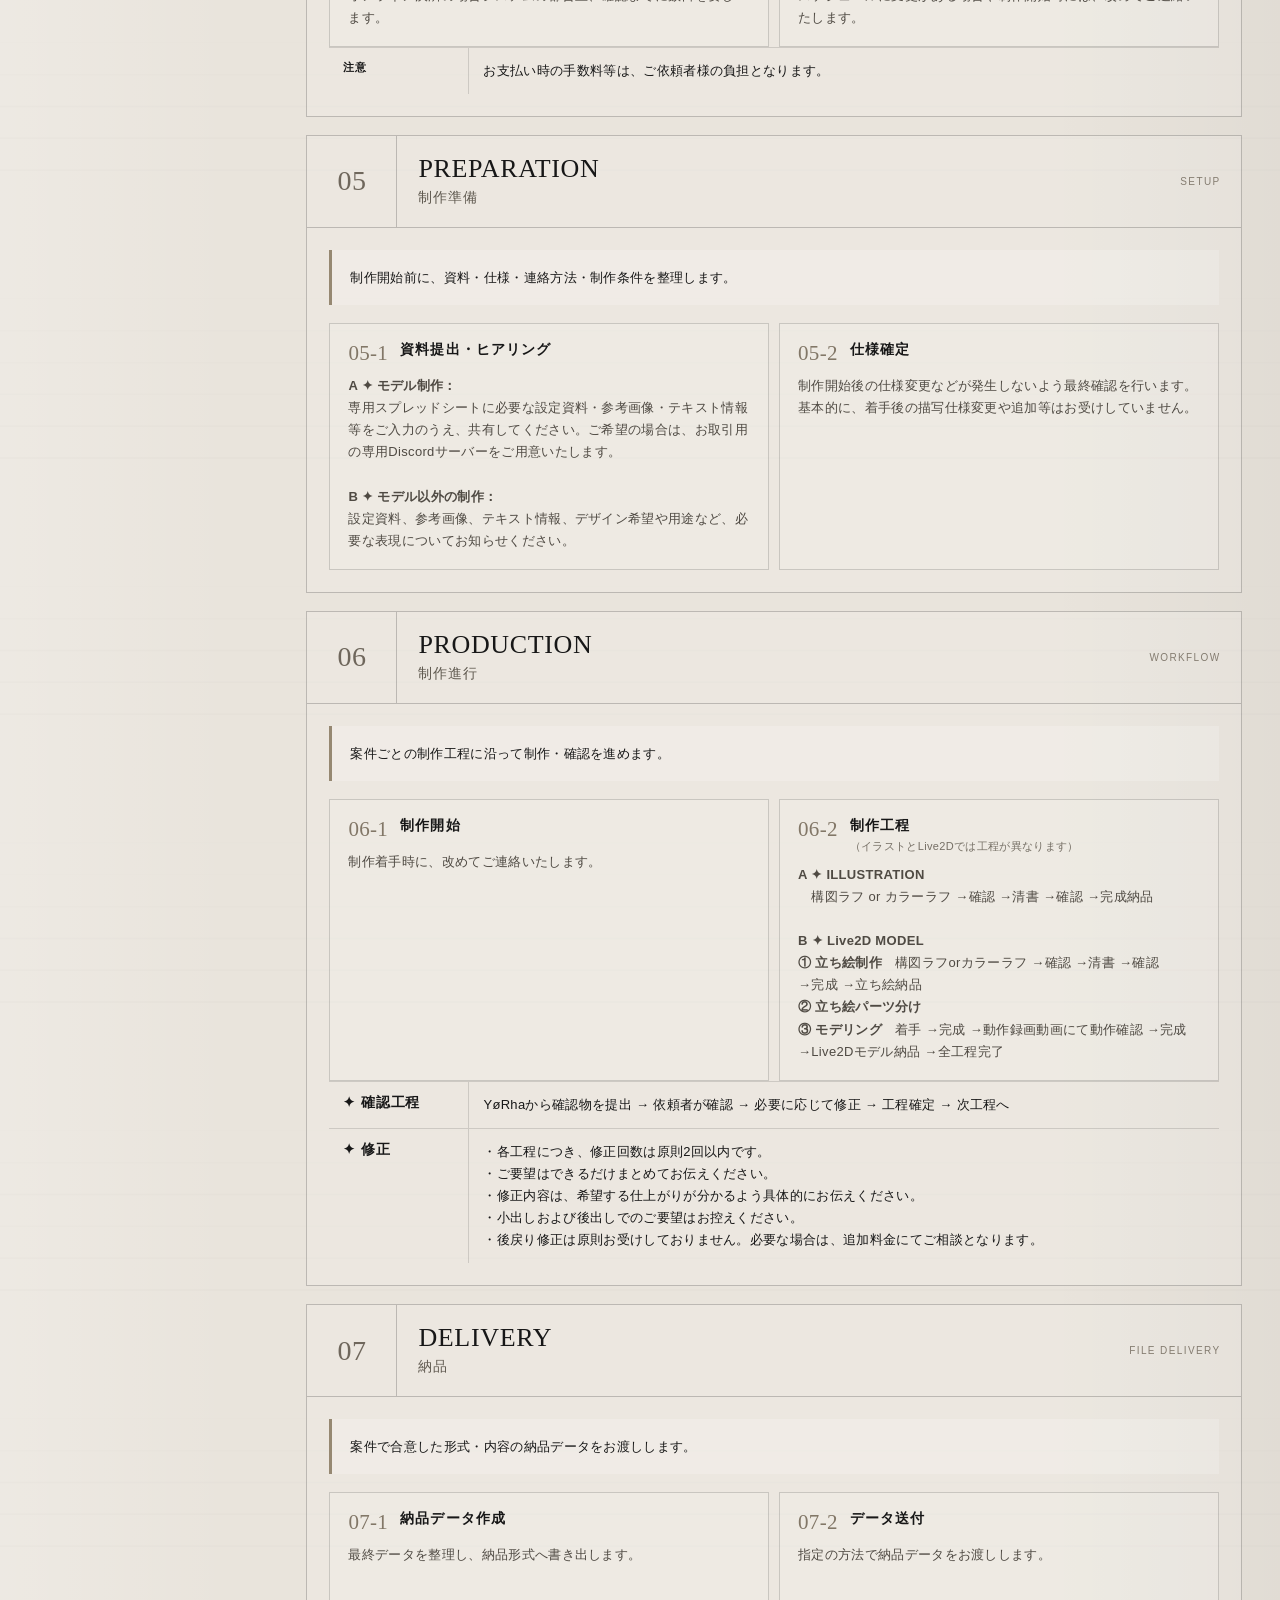
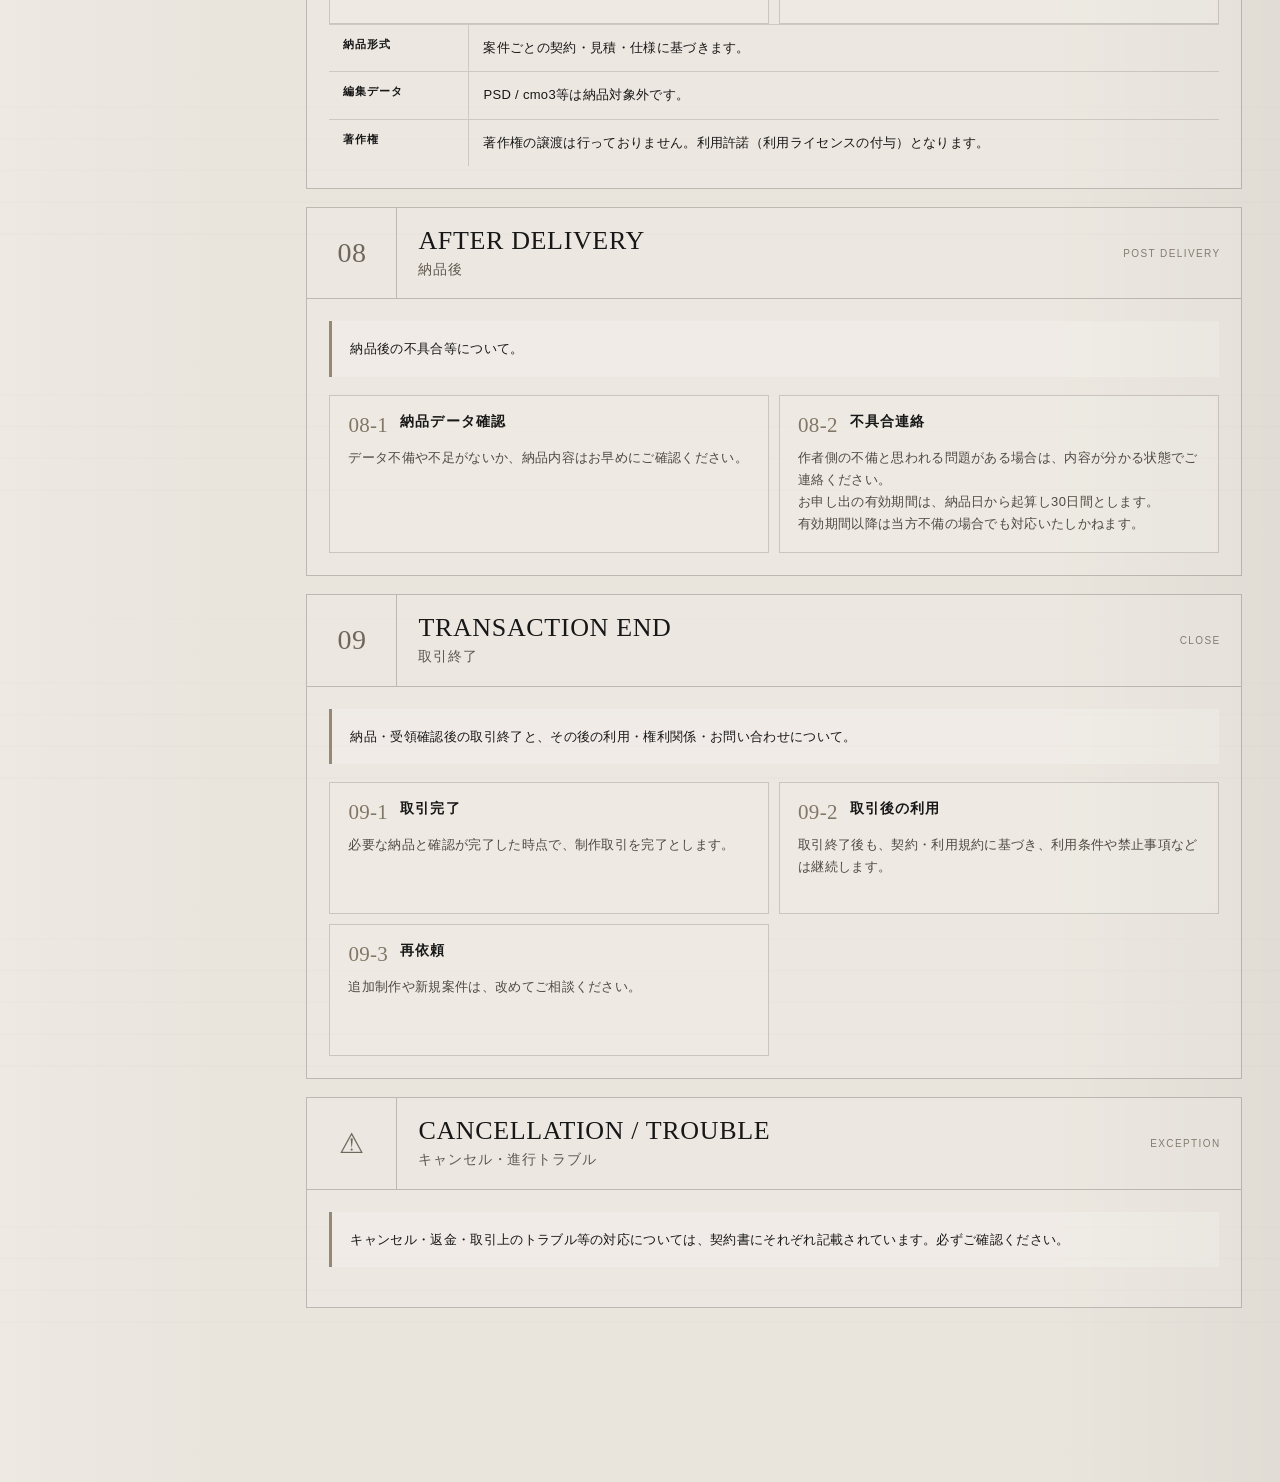
==== commit 33b8c1c0: "Add files via upload" ====
--- a/guide.html
+++ b/guide.html
@@ -76,7 +76,7 @@
   background-image:
     repeating-linear-gradient(0deg,transparent 0 31px,rgba(0,0,0,.018) 32px),
     linear-gradient(90deg,rgba(255,255,255,.2),transparent 18%,transparent 82%,rgba(0,0,0,.035)),
-    url("bg.png");
+    url("assets/bg.png");
   background-repeat:repeat,no-repeat,no-repeat;
   background-position:left top,left top,left top;
   background-attachment:scroll,scroll,fixed;
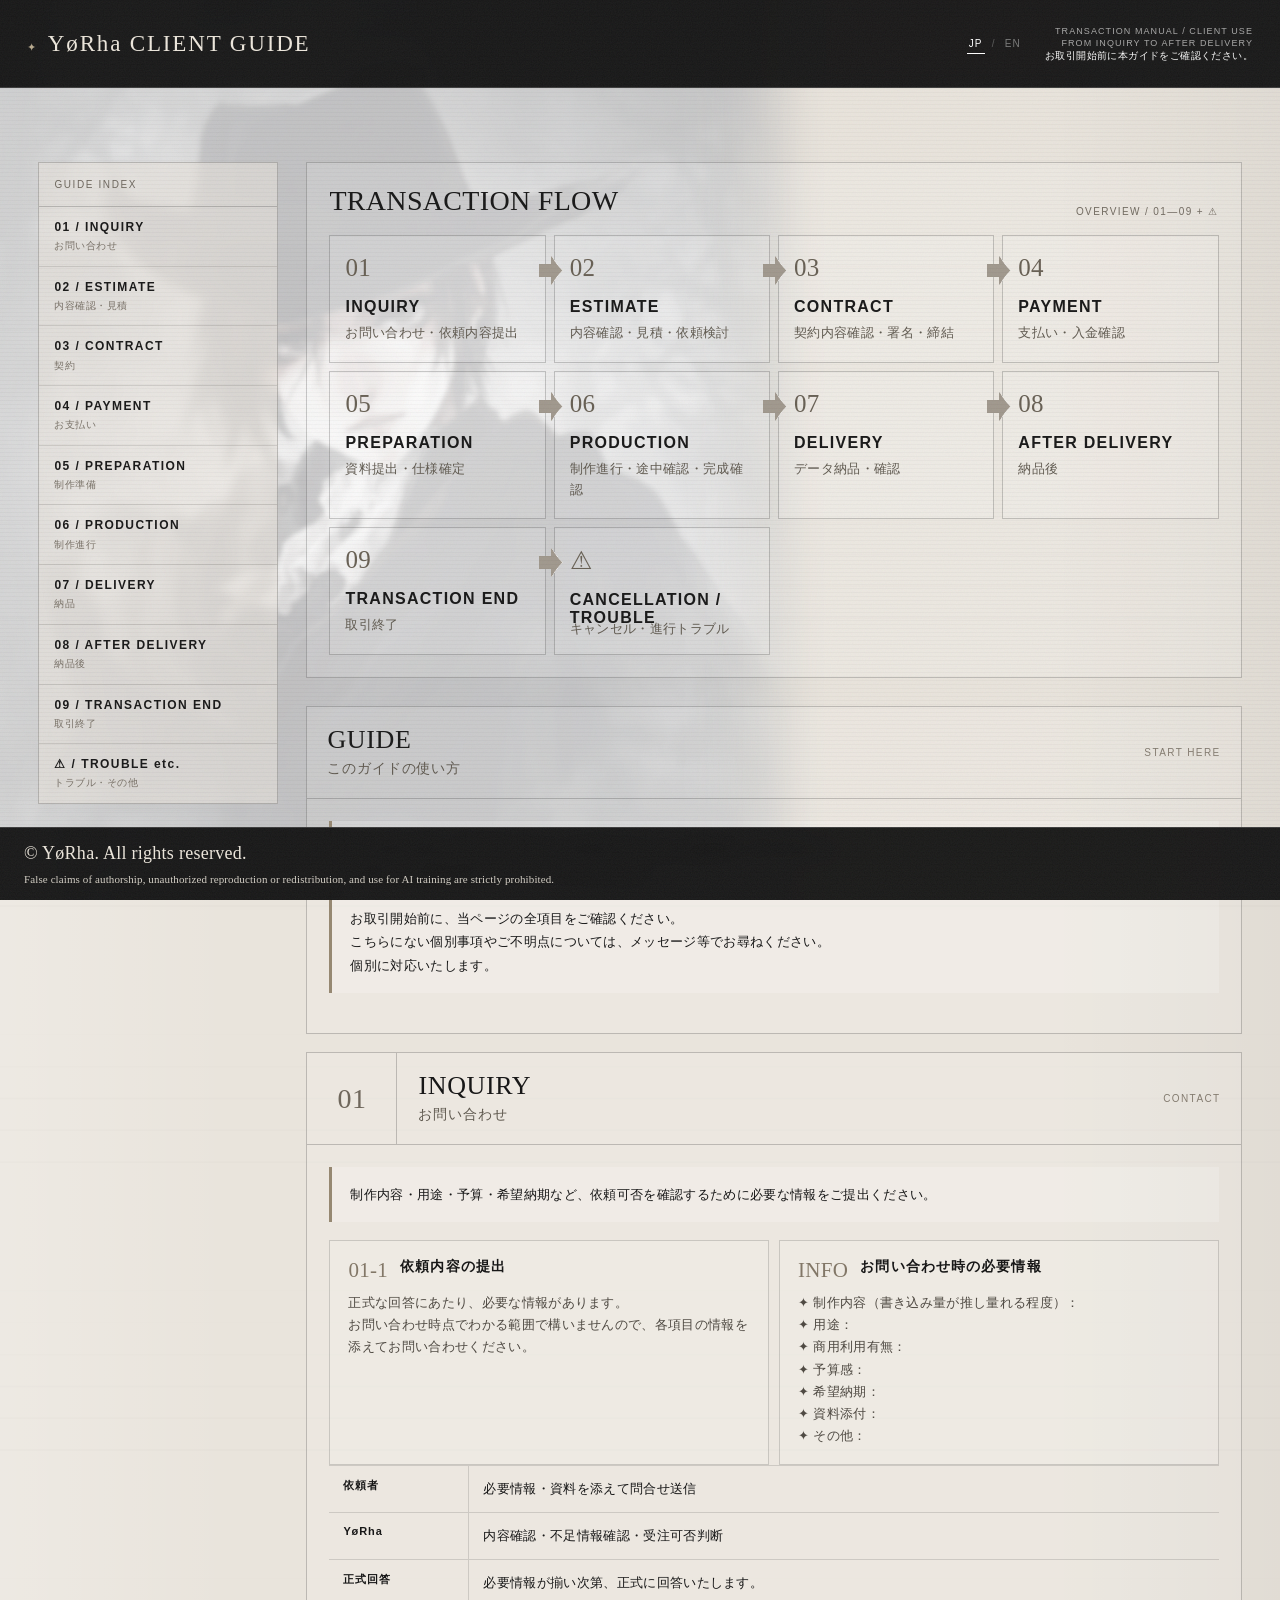
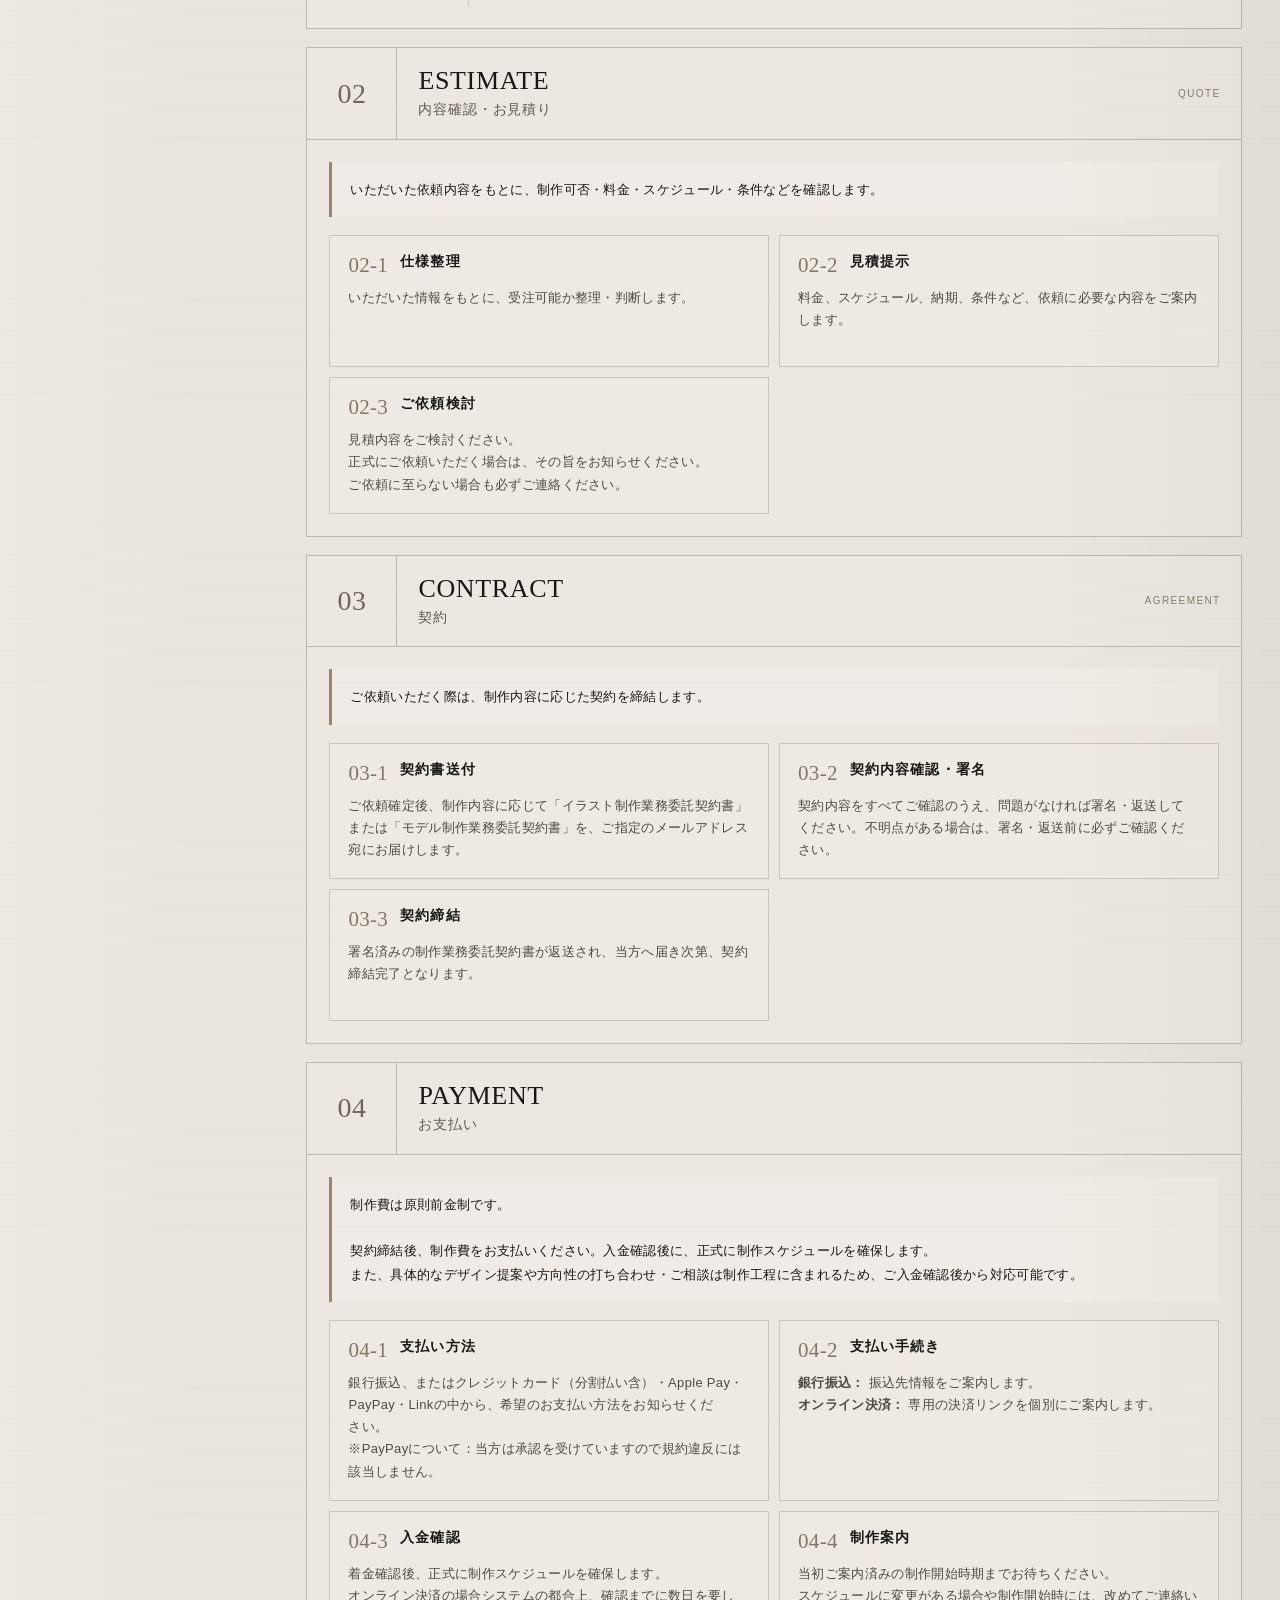
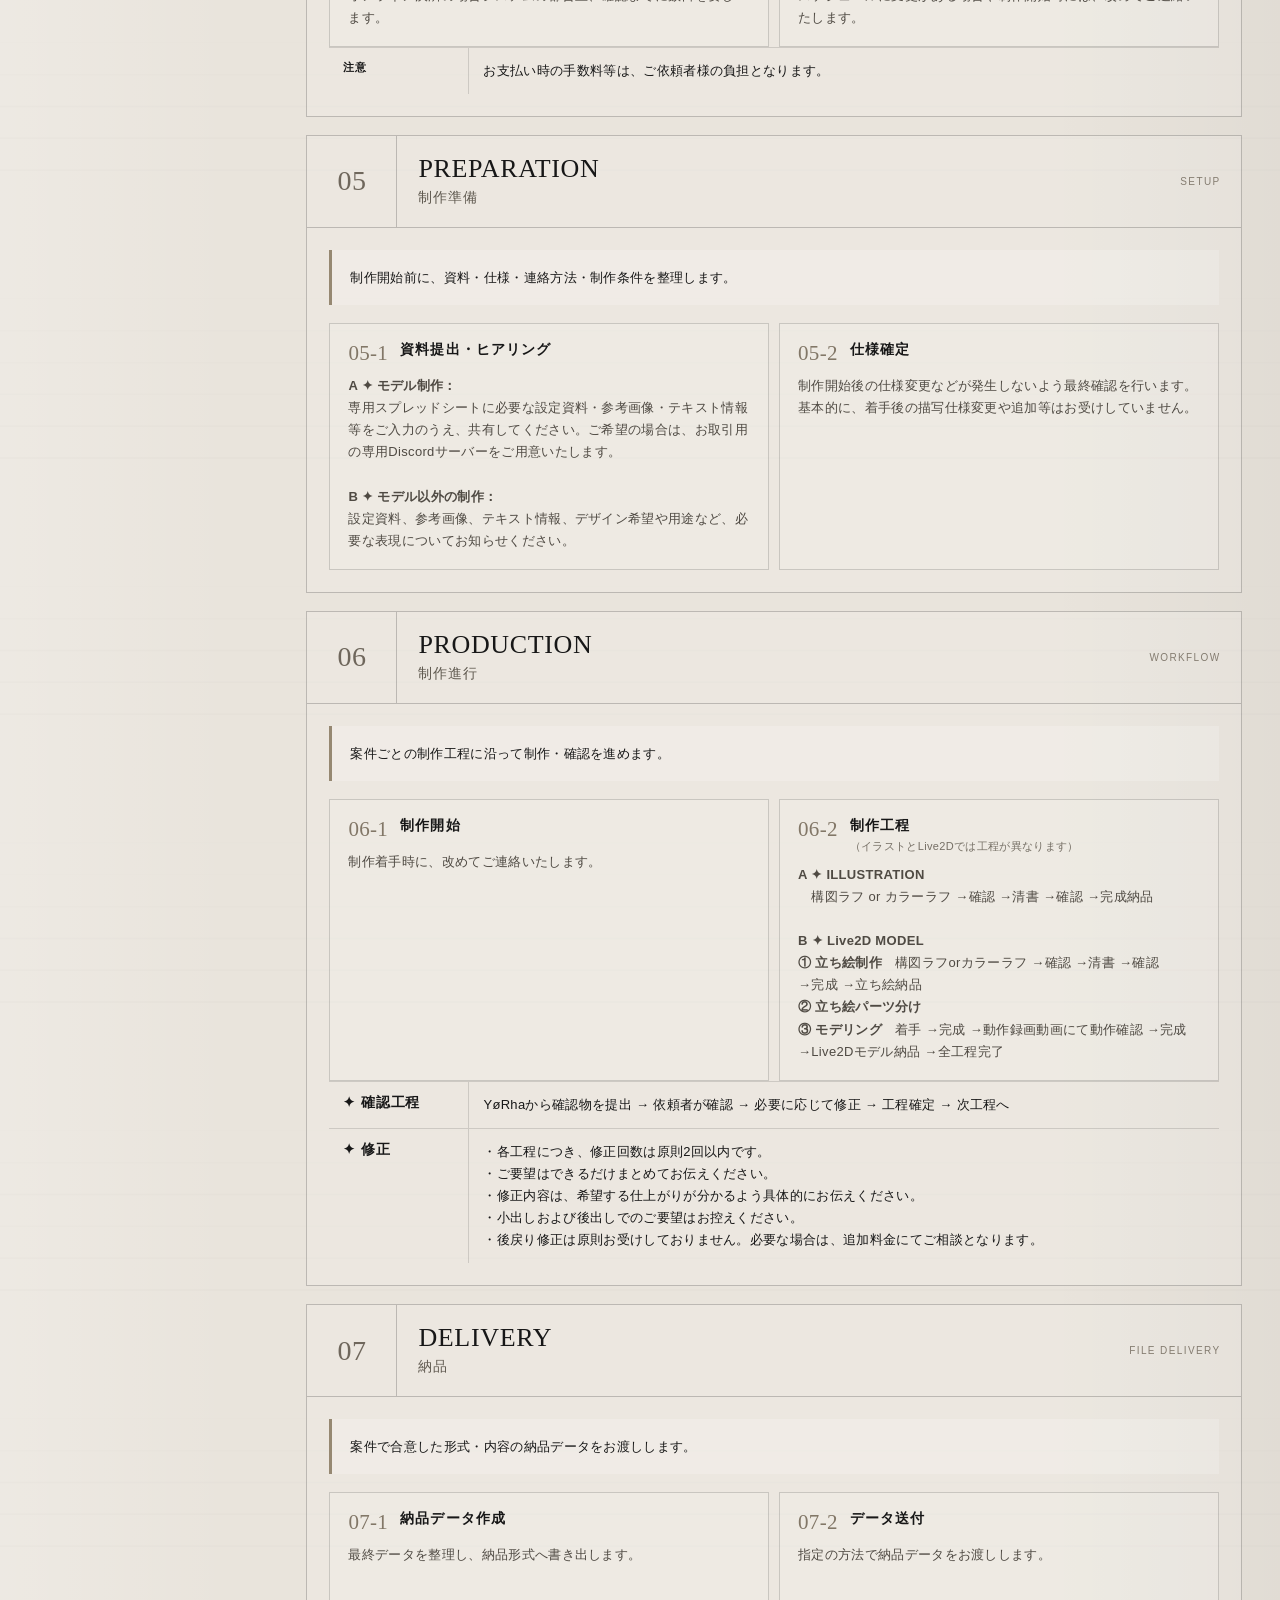
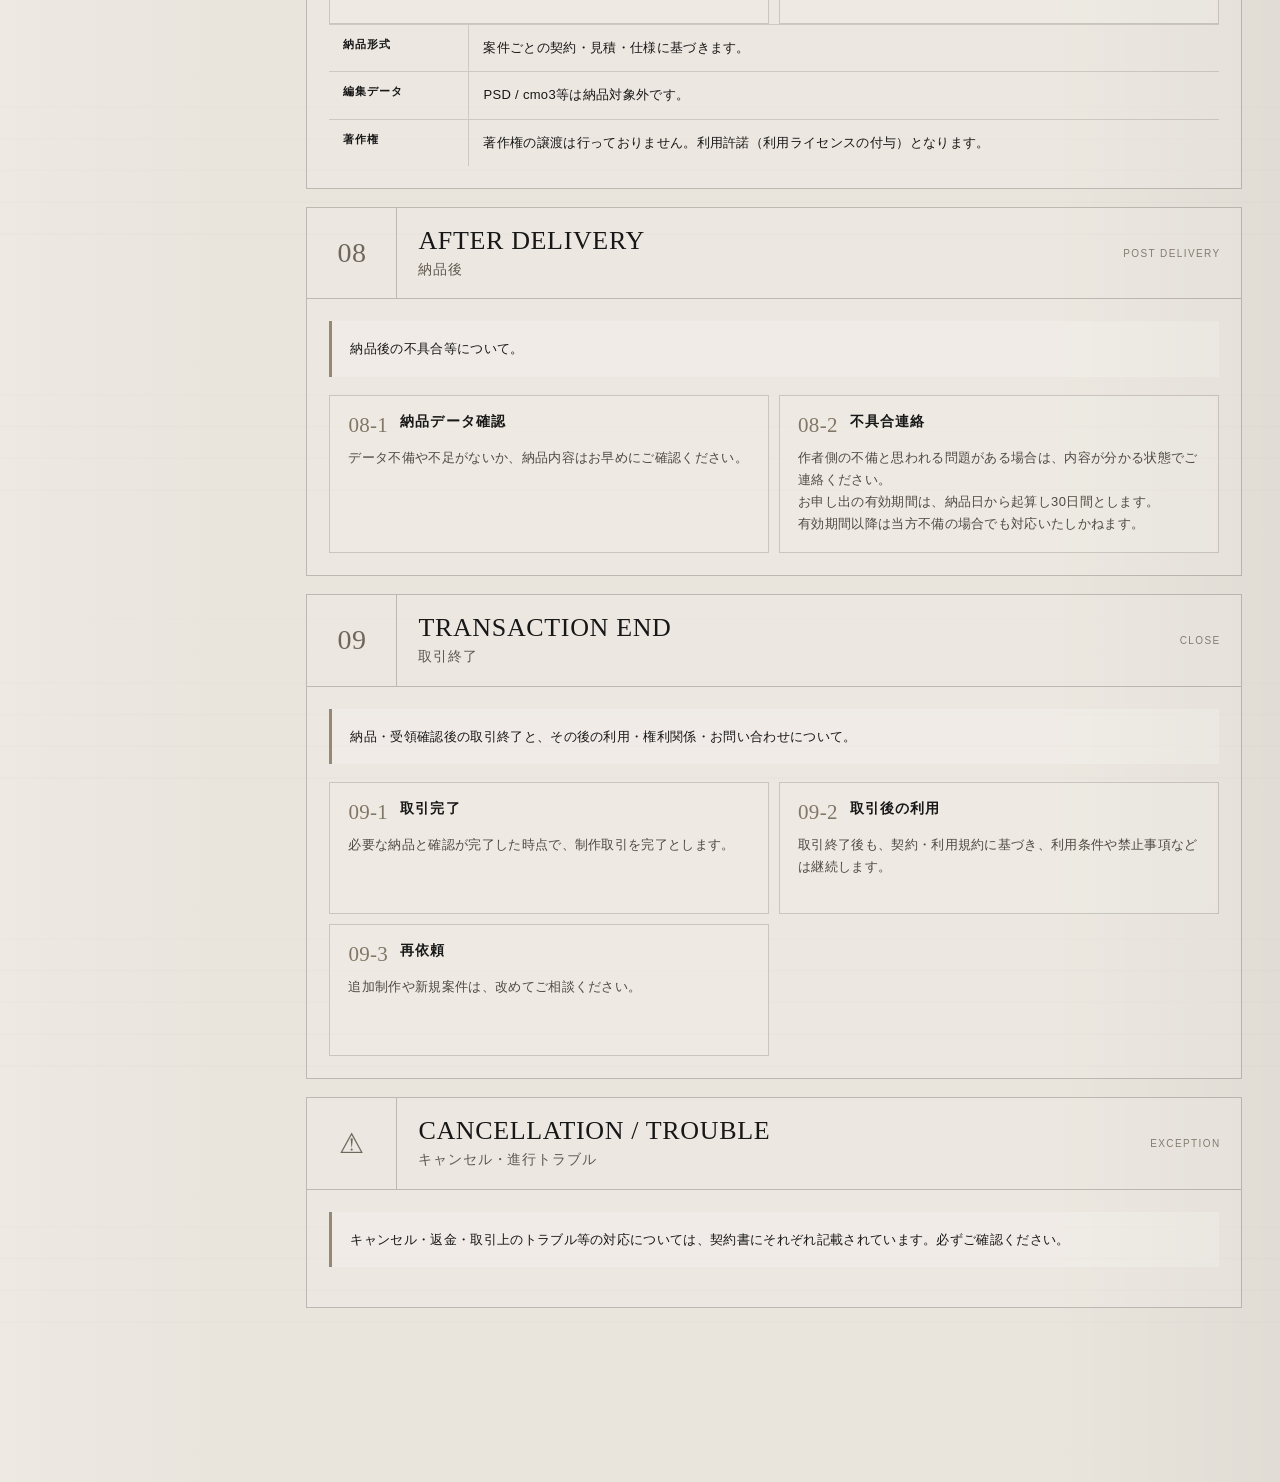
==== commit 5c191dcc: "Add files via upload" ====
--- a/guide.html
+++ b/guide.html
@@ -1,11 +1,12 @@
 <!DOCTYPE html>
+
 <html lang="ja">
 <head>
-<meta charset="utf-8">
-<meta name="viewport" content="width=device-width,initial-scale=1">
-<meta name="description" content="YøRha Client Transaction Guide">
-<meta name="theme-color" content="#111111">
-<link rel="icon" type="image/png" href="assets/favicon.png">
+<meta charset="utf-8"/>
+<meta content="width=device-width,initial-scale=1" name="viewport"/>
+<meta content="YøRha Client Transaction Guide" name="description"/>
+<meta content="#111111" name="theme-color"/>
+<link href="assets/favicon.png" rel="icon" type="image/png"/>
 <title>YøRha Client Guide</title>
 <style>
 :root{
@@ -327,168 +328,221 @@
   .section-title{padding:16px}.section-body{padding:16px}
   .rule{grid-template-columns:1fr}.rule b{border-right:0;border-bottom:1px solid rgba(20,20,20,.12)}
 }
+
+.lang-switch{
+  margin-left:auto;
+  margin-right:22px;
+  display:flex;
+  align-items:center;
+  gap:7px;
+  font-size:10px;
+  letter-spacing:.12em;
+  color:#ffffff;
+  white-space:nowrap;
+}
+.lang-switch button{
+  appearance:none;
+  border:0;
+  padding:4px 2px;
+  background:transparent;
+  color:#ffffff;
+  opacity:.42;
+  cursor:pointer;
+  letter-spacing:.12em;
+}
+.lang-switch button.active{
+  opacity:1;
+  border-bottom:1px solid #ffffff;
+}
+.lang-switch span{opacity:.28}
+.header-meta{margin-left:0}
+html[lang="en"] .summary,
+html[lang="en"] .step p,
+html[lang="en"] .rule span,
+html[lang="en"] .flow-step small,
+html[lang="en"] .section-title p{
+  line-break:auto;
+}
+@media(max-width:640px){
+  .lang-switch{margin-left:auto;margin-right:0}
+}
 </style>
 </head>
 <body>
 <div class="noise"></div>
 <div class="scanline"></div>
-
 <header>
-  <a class="logo" href="#top">YøRha CLIENT GUIDE</a>
-  <div class="header-meta">
-    <span>TRANSACTION MANUAL / CLIENT USE</span>
-    <span>FROM INQUIRY TO AFTER DELIVERY</span>
-    <span class="header-guide-note">お取引開始前に本ガイドをご確認ください。</span>
-  </div>
+<a class="logo" href="#top">YøRha CLIENT GUIDE</a>
+<div aria-label="Language" class="lang-switch"><button class="active" data-lang-btn="ja" type="button">JP</button><span>/</span><button data-lang-btn="en" type="button">EN</button></div><div class="header-meta">
+<span>TRANSACTION MANUAL / CLIENT USE</span>
+<span>FROM INQUIRY TO AFTER DELIVERY</span>
+<span class="header-guide-note" data-en="Please review this guide before starting a transaction." data-ja="お取引開始前に本ガイドをご確認ください。">お取引開始前に本ガイドをご確認ください。</span>
+</div>
 </header>
-
 <main class="page" id="top">
 <div class="wrap">
-  <div class="layout">
-    <aside class="toc">
-      <div class="toc-head">GUIDE INDEX</div>
-      <a href="#s01"><strong>01 / INQUIRY</strong><small>お問い合わせ</small></a>
-      <a href="#s02"><strong>02 / ESTIMATE</strong><small>内容確認・見積</small></a>
-      <a href="#s03"><strong>03 / CONTRACT</strong><small>契約</small></a>
-      <a href="#s04"><strong>04 / PAYMENT</strong><small>お支払い</small></a>
-      <a href="#s05"><strong>05 / PREPARATION</strong><small>制作準備</small></a>
-      <a href="#s06"><strong>06 / PRODUCTION</strong><small>制作進行</small></a>
-      <a href="#s07"><strong>07 / DELIVERY</strong><small>納品</small></a>
-      <a href="#s08"><strong>08 / AFTER DELIVERY</strong><small>納品後</small></a>
-      <a href="#s09"><strong>09 / TRANSACTION END</strong><small>取引終了</small></a>
-      <a href="#swarn"><strong>⚠ / TROUBLE etc.</strong><small>トラブル・その他</small></a>
-    </aside>
-
-    <div class="main">
-
-      <section class="flow">
-        <div class="flow-title">
-          <h2>TRANSACTION FLOW</h2>
-          <span>OVERVIEW / 01—09 + ⚠</span>
-        </div>
-        <div class="flow-grid">
-          <a class="flow-step arrow-right" href="#s01"><b>01</b><strong>INQUIRY</strong><small>お問い合わせ・依頼内容提出</small></a>
-          <a class="flow-step arrow-right" href="#s02"><b>02</b><strong>ESTIMATE</strong><small>内容確認・見積・依頼検討</small></a>
-          <a class="flow-step arrow-right" href="#s03"><b>03</b><strong>CONTRACT</strong><small>契約内容確認・署名・締結</small></a>
-          <a class="flow-step" href="#s04"><b>04</b><strong>PAYMENT</strong><small>支払い・入金確認</small></a>
-          <a class="flow-step arrow-right" href="#s05"><b>05</b><strong>PREPARATION</strong><small>資料提出・仕様確定</small></a>
-          <a class="flow-step arrow-right" href="#s06"><b>06</b><strong>PRODUCTION</strong><small>制作進行・途中確認・完成確認</small></a>
-          <a class="flow-step arrow-right" href="#s07"><b>07</b><strong>DELIVERY</strong><small>データ納品・確認</small></a>
-          <a class="flow-step" href="#s08"><b>08</b><strong>AFTER DELIVERY</strong><small>納品後</small></a>
-          <a class="flow-step arrow-right" href="#s09"><b>09</b><strong>TRANSACTION END</strong><small>取引終了</small></a>
-          <a class="flow-step warning-flow" href="#swarn"><b>⚠</b><strong>CANCELLATION / TROUBLE</strong><small>キャンセル・進行トラブル</small></a>
-        </div>
-      </section>
-
-      <section class="section" id="s00">
-<div class="section-head"><div class="section-title"><h2>GUIDE</h2><p>このガイドの使い方</p></div><div class="section-tag">START HERE</div></div>
-<div class="section-body"><div class="summary">取引全体の流れ、各工程でYøRhaと依頼者が行うこと、確認事項、完了条件など、<br>お取引中の共通説明はこちらにまとめてあります。<br><br>お取引開始前に、当ページの全項目をご確認ください。<br>こちらにない個別事項やご不明点については、メッセージ等でお尋ねください。<br>個別に対応いたします。</div></div>
-</section>
-
+<div class="layout">
+<aside class="toc">
+<div class="toc-head">GUIDE INDEX</div>
+<a href="#s01"><strong>01 / INQUIRY</strong><small data-en="Inquiry" data-ja="お問い合わせ">お問い合わせ</small></a>
+<a href="#s02"><strong>02 / ESTIMATE</strong><small data-en="Review &amp; Estimate" data-ja="内容確認・見積">内容確認・見積</small></a>
+<a href="#s03"><strong>03 / CONTRACT</strong><small data-en="Contract" data-ja="契約">契約</small></a>
+<a href="#s04"><strong>04 / PAYMENT</strong><small data-en="Payment" data-ja="お支払い">お支払い</small></a>
+<a href="#s05"><strong>05 / PREPARATION</strong><small data-en="Preparation" data-ja="制作準備">制作準備</small></a>
+<a href="#s06"><strong>06 / PRODUCTION</strong><small data-en="Production" data-ja="制作進行">制作進行</small></a>
+<a href="#s07"><strong>07 / DELIVERY</strong><small data-en="Delivery" data-ja="納品">納品</small></a>
+<a href="#s08"><strong>08 / AFTER DELIVERY</strong><small data-en="After Delivery" data-ja="納品後">納品後</small></a>
+<a href="#s09"><strong>09 / TRANSACTION END</strong><small data-en="Transaction End" data-ja="取引終了">取引終了</small></a>
+<a href="#swarn"><strong>⚠ / TROUBLE etc.</strong><small data-en="Trouble / Other" data-ja="トラブル・その他">トラブル・その他</small></a>
+</aside>
+<div class="main">
+<section class="flow">
+<div class="flow-title">
+<h2>TRANSACTION FLOW</h2>
+<span>OVERVIEW / 01—09 + ⚠</span>
+</div>
+<div class="flow-grid">
+<a class="flow-step arrow-right" href="#s01"><b>01</b><strong>INQUIRY</strong><small data-en="Inquiry / Submit Request Details" data-ja="お問い合わせ・依頼内容提出">お問い合わせ・依頼内容提出</small></a>
+<a class="flow-step arrow-right" href="#s02"><b>02</b><strong>ESTIMATE</strong><small data-en="Review / Estimate / Consider Commission" data-ja="内容確認・見積・依頼検討">内容確認・見積・依頼検討</small></a>
+<a class="flow-step arrow-right" href="#s03"><b>03</b><strong>CONTRACT</strong><small data-en="Review Contract / Sign / Execute" data-ja="契約内容確認・署名・締結">契約内容確認・署名・締結</small></a>
+<a class="flow-step" href="#s04"><b>04</b><strong>PAYMENT</strong><small data-en="Payment / Confirmation" data-ja="支払い・入金確認">支払い・入金確認</small></a>
+<a class="flow-step arrow-right" href="#s05"><b>05</b><strong>PREPARATION</strong><small data-en="Submit Materials / Finalize Specifications" data-ja="資料提出・仕様確定">資料提出・仕様確定</small></a>
+<a class="flow-step arrow-right" href="#s06"><b>06</b><strong>PRODUCTION</strong><small data-en="Production / Reviews / Final Check" data-ja="制作進行・途中確認・完成確認">制作進行・途中確認・完成確認</small></a>
+<a class="flow-step arrow-right" href="#s07"><b>07</b><strong>DELIVERY</strong><small data-en="File Delivery / Check" data-ja="データ納品・確認">データ納品・確認</small></a>
+<a class="flow-step" href="#s08"><b>08</b><strong>AFTER DELIVERY</strong><small data-en="After Delivery" data-ja="納品後">納品後</small></a>
+<a class="flow-step arrow-right" href="#s09"><b>09</b><strong>TRANSACTION END</strong><small data-en="Transaction End" data-ja="取引終了">取引終了</small></a>
+<a class="flow-step warning-flow" href="#swarn"><b>⚠</b><strong>CANCELLATION / TROUBLE</strong><small data-en="Cancellation / Production Issues" data-ja="キャンセル・進行トラブル">キャンセル・進行トラブル</small></a>
+</div>
+</section>
+<section class="section" id="s00">
+<div class="section-head"><div class="section-title"><h2>GUIDE</h2><p data-en="How to Use This Guide" data-ja="このガイドの使い方">このガイドの使い方</p></div><div class="section-tag">START HERE</div></div>
+<div class="section-body"><div class="summary" data-en="This guide summarizes the overall transaction flow, what YøRha and the client are expected to do at each stage, required checks, and completion criteria.&lt;br&gt;&lt;br&gt;Please review all sections of this page before starting a transaction.&lt;br&gt;If you have any questions or individual matters not covered here, please contact me by message.&lt;br&gt;They will be handled individually." data-ja="取引全体の流れ、各工程でYøRhaと依頼者が行うこと、確認事項、完了条件など、&lt;br/&gt;お取引中の共通説明はこちらにまとめてあります。&lt;br/&gt;&lt;br/&gt;お取引開始前に、当ページの全項目をご確認ください。&lt;br/&gt;こちらにない個別事項やご不明点については、メッセージ等でお尋ねください。&lt;br/&gt;個別に対応いたします。">取引全体の流れ、各工程でYøRhaと依頼者が行うこと、確認事項、完了条件など、<br/>お取引中の共通説明はこちらにまとめてあります。<br/><br/>お取引開始前に、当ページの全項目をご確認ください。<br/>こちらにない個別事項やご不明点については、メッセージ等でお尋ねください。<br/>個別に対応いたします。</div></div>
+</section>
 <section class="section" id="s01">
-<div class="section-head"><div class="section-no">01</div><div class="section-title"><h2>INQUIRY</h2><p>お問い合わせ</p></div><div class="section-tag">CONTACT</div></div>
-<div class="section-body"><div class="summary">制作内容・用途・予算・希望納期など、依頼可否を確認するために必要な情報をご提出ください。</div>
-<div class="steps">
-<div class="step"><div class="step-top"><span class="step-id">01-1</span><h3>依頼内容の提出</h3></div><p>正式な回答にあたり、必要な情報があります。<br>お問い合わせ時点でわかる範囲で構いませんので、各項目の情報を添えてお問い合わせください。</p></div>
-<div class="step"><div class="step-top"><span class="step-id">INFO</span><h3>お問い合わせ時の必要情報</h3></div><p>✦ 制作内容（書き込み量が推し量れる程度）：<br>✦ 用途：<br>✦ 商用利用有無：<br>✦ 予算感：<br>✦ 希望納期：<br>✦ 資料添付：<br>✦ その他：</p></div>
-</div>
-<div class="rule"><b>依頼者</b><span>必要情報・資料を添えて問合せ送信</span></div><div class="rule"><b>YøRha</b><span>内容確認・不足情報確認・受注可否判断</span></div><div class="rule"><b>正式回答</b><span>必要情報が揃い次第、正式に回答いたします。</span></div></div>
-</section>
-
+<div class="section-head"><div class="section-no">01</div><div class="section-title"><h2>INQUIRY</h2><p data-en="Inquiry" data-ja="お問い合わせ">お問い合わせ</p></div><div class="section-tag">CONTACT</div></div>
+<div class="section-body"><div class="summary" data-en="Please provide the information necessary to determine whether the commission can be accepted, including the requested work, intended use, budget, and preferred deadline." data-ja="制作内容・用途・予算・希望納期など、依頼可否を確認するために必要な情報をご提出ください。">制作内容・用途・予算・希望納期など、依頼可否を確認するために必要な情報をご提出ください。</div>
+<div class="steps">
+<div class="step"><div class="step-top"><span class="step-id">01-1</span><h3 data-en="Submit Request Details" data-ja="依頼内容の提出">依頼内容の提出</h3></div><p data-en="Certain information is required before I can provide a formal response.&lt;br&gt;Please include the following details to the extent known at the time of inquiry." data-ja="正式な回答にあたり、必要な情報があります。&lt;br/&gt;お問い合わせ時点でわかる範囲で構いませんので、各項目の情報を添えてお問い合わせください。">正式な回答にあたり、必要な情報があります。<br/>お問い合わせ時点でわかる範囲で構いませんので、各項目の情報を添えてお問い合わせください。</p></div>
+<div class="step"><div class="step-top"><span class="step-id">INFO</span><h3 data-en="Required Information for Inquiry" data-ja="お問い合わせ時の必要情報">お問い合わせ時の必要情報</h3></div><p data-en="✦ Requested work (enough detail to estimate the amount of rendering/detail required):&lt;br&gt;✦ Intended use:&lt;br&gt;✦ Commercial use: Yes / No&lt;br&gt;✦ Budget range:&lt;br&gt;✦ Preferred deadline:&lt;br&gt;✦ Reference materials:&lt;br&gt;✦ Other:" data-ja="✦ 制作内容（書き込み量が推し量れる程度）：&lt;br/&gt;✦ 用途：&lt;br/&gt;✦ 商用利用有無：&lt;br/&gt;✦ 予算感：&lt;br/&gt;✦ 希望納期：&lt;br/&gt;✦ 資料添付：&lt;br/&gt;✦ その他：">✦ 制作内容（書き込み量が推し量れる程度）：<br/>✦ 用途：<br/>✦ 商用利用有無：<br/>✦ 予算感：<br/>✦ 希望納期：<br/>✦ 資料添付：<br/>✦ その他：</p></div>
+</div>
+<div class="rule"><b data-en="CLIENT" data-ja="依頼者">依頼者</b><span data-en="Send the inquiry with the required information and reference materials." data-ja="必要情報・資料を添えて問合せ送信">必要情報・資料を添えて問合せ送信</span></div><div class="rule"><b>YøRha</b><span data-en="Review the request, confirm missing information, and determine whether the commission can be accepted." data-ja="内容確認・不足情報確認・受注可否判断">内容確認・不足情報確認・受注可否判断</span></div><div class="rule"><b data-en="FORMAL RESPONSE" data-ja="正式回答">正式回答</b><span data-en="A formal response will be provided once the necessary information is complete." data-ja="必要情報が揃い次第、正式に回答いたします。">必要情報が揃い次第、正式に回答いたします。</span></div></div>
+</section>
 <section class="section" id="s02">
-<div class="section-head"><div class="section-no">02</div><div class="section-title"><h2>ESTIMATE</h2><p>内容確認・お見積り</p></div><div class="section-tag">QUOTE</div></div>
-<div class="section-body"><div class="summary">いただいた依頼内容をもとに、制作可否・料金・スケジュール・条件などを確認します。</div>
-<div class="steps">
-<div class="step"><div class="step-top"><span class="step-id">02-1</span><h3>仕様整理</h3></div><p>いただいた情報をもとに、受注可能か整理・判断します。</p></div>
-<div class="step"><div class="step-top"><span class="step-id">02-2</span><h3>見積提示</h3></div><p>料金、スケジュール、納期、条件など、依頼に必要な内容をご案内します。</p></div>
-<div class="step"><div class="step-top"><span class="step-id">02-3</span><h3>ご依頼検討</h3></div><p>見積内容をご検討ください。<br>正式にご依頼いただく場合は、その旨をお知らせください。<br>ご依頼に至らない場合も必ずご連絡ください。</p></div>
+<div class="section-head"><div class="section-no">02</div><div class="section-title"><h2>ESTIMATE</h2><p data-en="Review &amp; Estimate" data-ja="内容確認・お見積り">内容確認・お見積り</p></div><div class="section-tag">QUOTE</div></div>
+<div class="section-body"><div class="summary" data-en="Based on the submitted request details, I will review feasibility, pricing, schedule, deadline, and applicable conditions." data-ja="いただいた依頼内容をもとに、制作可否・料金・スケジュール・条件などを確認します。">いただいた依頼内容をもとに、制作可否・料金・スケジュール・条件などを確認します。</div>
+<div class="steps">
+<div class="step"><div class="step-top"><span class="step-id">02-1</span><h3 data-en="Specification Review" data-ja="仕様整理">仕様整理</h3></div><p data-en="I will organize and review the submitted information to determine whether the commission can be accepted." data-ja="いただいた情報をもとに、受注可能か整理・判断します。">いただいた情報をもとに、受注可能か整理・判断します。</p></div>
+<div class="step"><div class="step-top"><span class="step-id">02-2</span><h3 data-en="Estimate" data-ja="見積提示">見積提示</h3></div><p data-en="I will provide the pricing, schedule, deadline, conditions, and other information necessary for the commission." data-ja="料金、スケジュール、納期、条件など、依頼に必要な内容をご案内します。">料金、スケジュール、納期、条件など、依頼に必要な内容をご案内します。</p></div>
+<div class="step"><div class="step-top"><span class="step-id">02-3</span><h3 data-en="Consider the Commission" data-ja="ご依頼検討">ご依頼検討</h3></div><p data-en="Please review the estimate.&lt;br&gt;If you would like to proceed formally, please let me know.&lt;br&gt;Please also contact me if you decide not to proceed." data-ja="見積内容をご検討ください。&lt;br/&gt;正式にご依頼いただく場合は、その旨をお知らせください。&lt;br/&gt;ご依頼に至らない場合も必ずご連絡ください。">見積内容をご検討ください。<br/>正式にご依頼いただく場合は、その旨をお知らせください。<br/>ご依頼に至らない場合も必ずご連絡ください。</p></div>
 </div></div>
 </section>
-
 <section class="section" id="s03">
-<div class="section-head"><div class="section-no">03</div><div class="section-title"><h2>CONTRACT</h2><p>契約</p></div><div class="section-tag">AGREEMENT</div></div>
-<div class="section-body"><div class="summary">ご依頼いただく際は、制作内容に応じた契約を締結します。</div>
-<div class="steps">
-<div class="step"><div class="step-top"><span class="step-id">03-1</span><h3>契約書送付</h3></div><p>ご依頼確定後、制作内容に応じて「イラスト制作業務委託契約書」または「モデル制作業務委託契約書」を、ご指定のメールアドレス宛にお届けします。</p></div>
-<div class="step"><div class="step-top"><span class="step-id">03-2</span><h3>契約内容確認・署名</h3></div><p>契約内容をすべてご確認のうえ、問題がなければ署名・返送してください。不明点がある場合は、署名・返送前に必ずご確認ください。</p></div>
-<div class="step"><div class="step-top"><span class="step-id">03-3</span><h3>契約締結</h3></div><p>署名済みの制作業務委託契約書が返送され、当方へ届き次第、契約締結完了となります。</p></div>
+<div class="section-head"><div class="section-no">03</div><div class="section-title"><h2>CONTRACT</h2><p data-en="Contract" data-ja="契約">契約</p></div><div class="section-tag">AGREEMENT</div></div>
+<div class="section-body"><div class="summary" data-en="A contract appropriate to the scope of work will be executed when you proceed with the commission." data-ja="ご依頼いただく際は、制作内容に応じた契約を締結します。">ご依頼いただく際は、制作内容に応じた契約を締結します。</div>
+<div class="steps">
+<div class="step"><div class="step-top"><span class="step-id">03-1</span><h3 data-en="Contract Sent" data-ja="契約書送付">契約書送付</h3></div><p data-en="Once the commission is confirmed, either an “Illustration Production Service Agreement” or a “Model Production Service Agreement,” as applicable to the work, will be sent to your designated email address." data-ja="ご依頼確定後、制作内容に応じて「イラスト制作業務委託契約書」または「モデル制作業務委託契約書」を、ご指定のメールアドレス宛にお届けします。">ご依頼確定後、制作内容に応じて「イラスト制作業務委託契約書」または「モデル制作業務委託契約書」を、ご指定のメールアドレス宛にお届けします。</p></div>
+<div class="step"><div class="step-top"><span class="step-id">03-2</span><h3 data-en="Review &amp; Sign Contract" data-ja="契約内容確認・署名">契約内容確認・署名</h3></div><p data-en="Please review the entire contract and, if there are no issues, sign and return it. If you have any questions, please ask before signing and returning the contract." data-ja="契約内容をすべてご確認のうえ、問題がなければ署名・返送してください。不明点がある場合は、署名・返送前に必ずご確認ください。">契約内容をすべてご確認のうえ、問題がなければ署名・返送してください。不明点がある場合は、署名・返送前に必ずご確認ください。</p></div>
+<div class="step"><div class="step-top"><span class="step-id">03-3</span><h3 data-en="Contract Execution" data-ja="契約締結">契約締結</h3></div><p data-en="The contract is considered executed once the signed production service agreement has been returned and received by YøRha." data-ja="署名済みの制作業務委託契約書が返送され、当方へ届き次第、契約締結完了となります。">署名済みの制作業務委託契約書が返送され、当方へ届き次第、契約締結完了となります。</p></div>
 </div></div>
 </section>
-
 <section class="section" id="s04">
-<div class="section-head"><div class="section-no">04</div><div class="section-title"><h2>PAYMENT</h2><p>お支払い</p></div><div class="section-tag"></div></div>
-<div class="section-body"><div class="summary">制作費は原則前金制です。<br><br>契約締結後、制作費をお支払いください。入金確認後に、正式に制作スケジュールを確保します。<br>また、具体的なデザイン提案や方向性の打ち合わせ・ご相談は制作工程に含まれるため、ご入金確認後から対応可能です。</div>
-<div class="steps">
-<div class="step"><div class="step-top"><span class="step-id">04-1</span><h3>支払い方法</h3></div><p>銀行振込、またはクレジットカード（分割払い含）・Apple Pay・PayPay・Linkの中から、希望のお支払い方法をお知らせください。<br>※PayPayについて：当方は承認を受けていますので規約違反には該当しません。</p></div>
-<div class="step"><div class="step-top"><span class="step-id">04-2</span><h3>支払い手続き</h3></div><p><strong>銀行振込：</strong> 振込先情報をご案内します。<br><strong>オンライン決済：</strong> 専用の決済リンクを個別にご案内します。</p></div>
-<div class="step"><div class="step-top"><span class="step-id">04-3</span><h3>入金確認</h3></div><p>着金確認後、正式に制作スケジュールを確保します。<br>オンライン決済の場合システムの都合上、確認までに数日を要します。</p></div>
-<div class="step"><div class="step-top"><span class="step-id">04-4</span><h3>制作案内</h3></div><p>当初ご案内済みの制作開始時期までお待ちください。<br>スケジュールに変更がある場合や制作開始時には、改めてご連絡いたします。</p></div>
-</div><div class="rule"><b>注意</b><span>お支払い時の手数料等は、ご依頼者様の負担となります。</span></div></div>
-</section>
-
+<div class="section-head"><div class="section-no">04</div><div class="section-title"><h2>PAYMENT</h2><p data-en="Payment" data-ja="お支払い">お支払い</p></div><div class="section-tag"></div></div>
+<div class="section-body"><div class="summary" data-en="Production fees are generally paid in advance.&lt;br&gt;&lt;br&gt;After the contract is executed, please pay the production fee. The production schedule will be formally reserved after payment is confirmed.&lt;br&gt;Detailed design proposals, direction discussions, and consultations are part of the production process and therefore become available after payment has been confirmed." data-ja="制作費は原則前金制です。&lt;br/&gt;&lt;br/&gt;契約締結後、制作費をお支払いください。入金確認後に、正式に制作スケジュールを確保します。&lt;br/&gt;また、具体的なデザイン提案や方向性の打ち合わせ・ご相談は制作工程に含まれるため、ご入金確認後から対応可能です。">制作費は原則前金制です。<br/><br/>契約締結後、制作費をお支払いください。入金確認後に、正式に制作スケジュールを確保します。<br/>また、具体的なデザイン提案や方向性の打ち合わせ・ご相談は制作工程に含まれるため、ご入金確認後から対応可能です。</div>
+<div class="steps">
+<div class="step"><div class="step-top"><span class="step-id">04-1</span><h3 data-en="Payment Method" data-ja="支払い方法">支払い方法</h3></div><p data-en="Please select your preferred payment method from bank transfer, credit card (including installment payments), Apple Pay, PayPay, or Link.&lt;br&gt;※ PayPay: YøRha has received the required approval, so this use does not violate PayPay's terms." data-ja="銀行振込、またはクレジットカード（分割払い含）・Apple Pay・PayPay・Linkの中から、希望のお支払い方法をお知らせください。&lt;br/&gt;※PayPayについて：当方は承認を受けていますので規約違反には該当しません。">銀行振込、またはクレジットカード（分割払い含）・Apple Pay・PayPay・Linkの中から、希望のお支払い方法をお知らせください。<br/>※PayPayについて：当方は承認を受けていますので規約違反には該当しません。</p></div>
+<div class="step"><div class="step-top"><span class="step-id">04-2</span><h3 data-en="Payment Procedure" data-ja="支払い手続き">支払い手続き</h3></div><p data-en="&lt;strong&gt;Bank transfer:&lt;/strong&gt; Bank account information will be provided.&lt;br&gt;&lt;strong&gt;Online payment:&lt;/strong&gt; A dedicated payment link will be provided individually." data-ja="&lt;strong&gt;銀行振込：&lt;/strong&gt; 振込先情報をご案内します。&lt;br/&gt;&lt;strong&gt;オンライン決済：&lt;/strong&gt; 専用の決済リンクを個別にご案内します。"><strong>銀行振込：</strong> 振込先情報をご案内します。<br/><strong>オンライン決済：</strong> 専用の決済リンクを個別にご案内します。</p></div>
+<div class="step"><div class="step-top"><span class="step-id">04-3</span><h3 data-en="Payment Confirmation" data-ja="入金確認">入金確認</h3></div><p data-en="The production schedule will be formally reserved after receipt of funds is confirmed.&lt;br&gt;For online payments, confirmation may take several days due to the payment system." data-ja="着金確認後、正式に制作スケジュールを確保します。&lt;br/&gt;オンライン決済の場合システムの都合上、確認までに数日を要します。">着金確認後、正式に制作スケジュールを確保します。<br/>オンライン決済の場合システムの都合上、確認までに数日を要します。</p></div>
+<div class="step"><div class="step-top"><span class="step-id">04-4</span><h3 data-en="Production Schedule Notice" data-ja="制作案内">制作案内</h3></div><p data-en="Please wait until the production start period previously communicated to you.&lt;br&gt;If the schedule changes or production begins, I will contact you again." data-ja="当初ご案内済みの制作開始時期までお待ちください。&lt;br/&gt;スケジュールに変更がある場合や制作開始時には、改めてご連絡いたします。">当初ご案内済みの制作開始時期までお待ちください。<br/>スケジュールに変更がある場合や制作開始時には、改めてご連絡いたします。</p></div>
+</div><div class="rule"><b data-en="NOTE" data-ja="注意">注意</b><span data-en="Any fees incurred at the time of payment are the responsibility of the client." data-ja="お支払い時の手数料等は、ご依頼者様の負担となります。">お支払い時の手数料等は、ご依頼者様の負担となります。</span></div></div>
+</section>
 <section class="section" id="s05">
-<div class="section-head"><div class="section-no">05</div><div class="section-title"><h2>PREPARATION</h2><p>制作準備</p></div><div class="section-tag">SETUP</div></div>
-<div class="section-body"><div class="summary">制作開始前に、資料・仕様・連絡方法・制作条件を整理します。</div>
-<div class="steps">
-<div class="step"><div class="step-top"><span class="step-id">05-1</span><h3>資料提出・ヒアリング</h3></div><p><strong>A ✦ モデル制作：</strong><br>専用スプレッドシートに必要な設定資料・参考画像・テキスト情報等をご入力のうえ、共有してください。ご希望の場合は、お取引用の専用Discordサーバーをご用意いたします。<br><br><strong>B ✦ モデル以外の制作：</strong><br>設定資料、参考画像、テキスト情報、デザイン希望や用途など、必要な表現についてお知らせください。</p></div>
-<div class="step"><div class="step-top"><span class="step-id">05-2</span><h3>仕様確定</h3></div><p>制作開始後の仕様変更などが発生しないよう最終確認を行います。<br>基本的に、着手後の描写仕様変更や追加等はお受けしていません。</p></div>
+<div class="section-head"><div class="section-no">05</div><div class="section-title"><h2>PREPARATION</h2><p data-en="Preparation" data-ja="制作準備">制作準備</p></div><div class="section-tag">SETUP</div></div>
+<div class="section-body"><div class="summary" data-en="Before production begins, we will organize the materials, specifications, communication method, and production conditions." data-ja="制作開始前に、資料・仕様・連絡方法・制作条件を整理します。">制作開始前に、資料・仕様・連絡方法・制作条件を整理します。</div>
+<div class="steps">
+<div class="step"><div class="step-top"><span class="step-id">05-1</span><h3 data-en="Submit Materials / Consultation" data-ja="資料提出・ヒアリング">資料提出・ヒアリング</h3></div><p data-en="&lt;strong&gt;A ✦ MODEL PRODUCTION:&lt;/strong&gt;&lt;br&gt;Please enter the required setting materials, reference images, text information, and other necessary details in the dedicated spreadsheet and share it. If requested, a dedicated Discord server for the transaction can also be provided.&lt;br&gt;&lt;br&gt;&lt;strong&gt;B ✦ NON-MODEL PRODUCTION:&lt;/strong&gt;&lt;br&gt;Please provide the setting materials, reference images, text information, design preferences, intended use, and other details necessary for the requested expression." data-ja="&lt;strong&gt;A ✦ モデル制作：&lt;/strong&gt;&lt;br/&gt;専用スプレッドシートに必要な設定資料・参考画像・テキスト情報等をご入力のうえ、共有してください。ご希望の場合は、お取引用の専用Discordサーバーをご用意いたします。&lt;br/&gt;&lt;br/&gt;&lt;strong&gt;B ✦ モデル以外の制作：&lt;/strong&gt;&lt;br/&gt;設定資料、参考画像、テキスト情報、デザイン希望や用途など、必要な表現についてお知らせください。"><strong>A ✦ モデル制作：</strong><br/>専用スプレッドシートに必要な設定資料・参考画像・テキスト情報等をご入力のうえ、共有してください。ご希望の場合は、お取引用の専用Discordサーバーをご用意いたします。<br/><br/><strong>B ✦ モデル以外の制作：</strong><br/>設定資料、参考画像、テキスト情報、デザイン希望や用途など、必要な表現についてお知らせください。</p></div>
+<div class="step"><div class="step-top"><span class="step-id">05-2</span><h3 data-en="Finalize Specifications" data-ja="仕様確定">仕様確定</h3></div><p data-en="A final check will be conducted to avoid specification changes after production begins.&lt;br&gt;As a general rule, changes or additions to the requested depiction/specifications are not accepted after work has started." data-ja="制作開始後の仕様変更などが発生しないよう最終確認を行います。&lt;br/&gt;基本的に、着手後の描写仕様変更や追加等はお受けしていません。">制作開始後の仕様変更などが発生しないよう最終確認を行います。<br/>基本的に、着手後の描写仕様変更や追加等はお受けしていません。</p></div>
 </div></div>
 </section>
-
 <section class="section" id="s06">
-<div class="section-head"><div class="section-no">06</div><div class="section-title"><h2>PRODUCTION</h2><p>制作進行</p></div><div class="section-tag">WORKFLOW</div></div>
-<div class="section-body"><div class="summary">案件ごとの制作工程に沿って制作・確認を進めます。</div>
-<div class="steps">
-<div class="step"><div class="step-top"><span class="step-id">06-1</span><h3>制作開始</h3></div><p>制作着手時に、改めてご連絡いたします。</p></div>
-<div class="step"><div class="step-top"><span class="step-id">06-2</span><div class="step-heading-wrap"><h3>制作工程</h3><small>（イラストとLive2Dでは工程が異なります）</small></div></div><p><strong>A ✦ ILLUSTRATION</strong><br>　構図ラフ or カラーラフ <span class="flow-unit">→確認</span> <span class="flow-unit">→清書</span> <span class="flow-unit">→確認</span> <span class="flow-unit"><span class="flow-unit">→完成</span>納品</span><br><br><strong>B ✦ Live2D MODEL</strong><br><strong>① 立ち絵制作</strong>　構図ラフorカラーラフ <span class="flow-unit">→確認</span> <span class="flow-unit">→清書</span> <span class="flow-unit">→確認</span> <span class="flow-unit">→完成</span> <span class="flow-unit">→立ち絵納品</span><br><strong>② 立ち絵パーツ分け</strong><br><strong>③ モデリング</strong>　着手 <span class="flow-unit">→完成</span> <span class="flow-unit">→動作録画動画にて動作確認</span> <span class="flow-unit">→完成</span> <span class="flow-unit">→Live2Dモデル納品</span> <span class="flow-unit">→全工程完了</span></p></div>
-</div>
-<div class="rule rule-major"><b>✦ 確認工程</b><span>YøRhaから確認物を提出 → 依頼者が確認 → 必要に応じて修正 → 工程確定 → 次工程へ</span></div>
-<div class="rule rule-major"><b>✦ 修正</b><span>・各工程につき、修正回数は原則2回以内です。<br>・ご要望はできるだけまとめてお伝えください。<br>・修正内容は、希望する仕上がりが分かるよう具体的にお伝えください。<br>・小出しおよび後出しでのご要望はお控えください。<br>・後戻り修正は原則お受けしておりません。必要な場合は、追加料金にてご相談となります。</span></div></div>
-</section>
-
+<div class="section-head"><div class="section-no">06</div><div class="section-title"><h2>PRODUCTION</h2><p data-en="Production" data-ja="制作進行">制作進行</p></div><div class="section-tag">WORKFLOW</div></div>
+<div class="section-body"><div class="summary" data-en="Production and review will proceed according to the workflow for the applicable commission." data-ja="案件ごとの制作工程に沿って制作・確認を進めます。">案件ごとの制作工程に沿って制作・確認を進めます。</div>
+<div class="steps">
+<div class="step"><div class="step-top"><span class="step-id">06-1</span><h3 data-en="Production Start" data-ja="制作開始">制作開始</h3></div><p data-en="I will contact you again when production begins." data-ja="制作着手時に、改めてご連絡いたします。">制作着手時に、改めてご連絡いたします。</p></div>
+<div class="step"><div class="step-top"><span class="step-id">06-2</span><div class="step-heading-wrap"><h3 data-en="Production Workflow" data-ja="制作工程">制作工程</h3><small data-en="(The workflow differs between illustration and Live2D.)" data-ja="（イラストとLive2Dでは工程が異なります）">（イラストとLive2Dでは工程が異なります）</small></div></div><p data-en='&lt;strong&gt;A ✦ ILLUSTRATION&lt;/strong&gt;&lt;br&gt;Composition rough or color rough &lt;span class="flow-unit"&gt;→ Review&lt;/span&gt; &lt;span class="flow-unit"&gt;→ Final rendering&lt;/span&gt; &lt;span class="flow-unit"&gt;→ Review&lt;/span&gt; &lt;span class="flow-unit"&gt;→ Completion / Delivery&lt;/span&gt;&lt;br&gt;&lt;br&gt;&lt;strong&gt;B ✦ Live2D MODEL&lt;/strong&gt;&lt;br&gt;&lt;strong&gt;① Character Illustration&lt;/strong&gt; Composition rough or color rough &lt;span class="flow-unit"&gt;→ Review&lt;/span&gt; &lt;span class="flow-unit"&gt;→ Final rendering&lt;/span&gt; &lt;span class="flow-unit"&gt;→ Review&lt;/span&gt; &lt;span class="flow-unit"&gt;→ Completion&lt;/span&gt; &lt;span class="flow-unit"&gt;→ Character illustration delivery&lt;/span&gt;&lt;br&gt;&lt;strong&gt;② Layer Separation&lt;/strong&gt;&lt;br&gt;&lt;strong&gt;③ Rigging&lt;/strong&gt; Start &lt;span class="flow-unit"&gt;→ Completion&lt;/span&gt; &lt;span class="flow-unit"&gt;→ Motion check via recorded video&lt;/span&gt; &lt;span class="flow-unit"&gt;→ Completion&lt;/span&gt; &lt;span class="flow-unit"&gt;→ Live2D model delivery&lt;/span&gt; &lt;span class="flow-unit"&gt;→ All production stages complete&lt;/span&gt;' data-ja='&lt;strong&gt;A ✦ ILLUSTRATION&lt;/strong&gt;&lt;br/&gt;　構図ラフ or カラーラフ &lt;span class="flow-unit"&gt;→確認&lt;/span&gt; &lt;span class="flow-unit"&gt;→清書&lt;/span&gt; &lt;span class="flow-unit"&gt;→確認&lt;/span&gt; &lt;span class="flow-unit"&gt;&lt;span class="flow-unit"&gt;→完成&lt;/span&gt;納品&lt;/span&gt;&lt;br/&gt;&lt;br/&gt;&lt;strong&gt;B ✦ Live2D MODEL&lt;/strong&gt;&lt;br/&gt;&lt;strong&gt;① 立ち絵制作&lt;/strong&gt;　構図ラフorカラーラフ &lt;span class="flow-unit"&gt;→確認&lt;/span&gt; &lt;span class="flow-unit"&gt;→清書&lt;/span&gt; &lt;span class="flow-unit"&gt;→確認&lt;/span&gt; &lt;span class="flow-unit"&gt;→完成&lt;/span&gt; &lt;span class="flow-unit"&gt;→立ち絵納品&lt;/span&gt;&lt;br/&gt;&lt;strong&gt;② 立ち絵パーツ分け&lt;/strong&gt;&lt;br/&gt;&lt;strong&gt;③ モデリング&lt;/strong&gt;　着手 &lt;span class="flow-unit"&gt;→完成&lt;/span&gt; &lt;span class="flow-unit"&gt;→動作録画動画にて動作確認&lt;/span&gt; &lt;span class="flow-unit"&gt;→完成&lt;/span&gt; &lt;span class="flow-unit"&gt;→Live2Dモデル納品&lt;/span&gt; &lt;span class="flow-unit"&gt;→全工程完了&lt;/span&gt;'><strong>A ✦ ILLUSTRATION</strong><br/>　構図ラフ or カラーラフ <span class="flow-unit">→確認</span> <span class="flow-unit">→清書</span> <span class="flow-unit">→確認</span> <span class="flow-unit"><span class="flow-unit">→完成</span>納品</span><br/><br/><strong>B ✦ Live2D MODEL</strong><br/><strong>① 立ち絵制作</strong>　構図ラフorカラーラフ <span class="flow-unit">→確認</span> <span class="flow-unit">→清書</span> <span class="flow-unit">→確認</span> <span class="flow-unit">→完成</span> <span class="flow-unit">→立ち絵納品</span><br/><strong>② 立ち絵パーツ分け</strong><br/><strong>③ モデリング</strong>　着手 <span class="flow-unit">→完成</span> <span class="flow-unit">→動作録画動画にて動作確認</span> <span class="flow-unit">→完成</span> <span class="flow-unit">→Live2Dモデル納品</span> <span class="flow-unit">→全工程完了</span></p></div>
+</div>
+<div class="rule rule-major"><b data-en="✦ REVIEW PROCESS" data-ja="✦ 確認工程">✦ 確認工程</b><span data-en="YøRha submits work for review → Client reviews → Revisions if necessary → Stage approved → Proceed to next stage" data-ja="YøRhaから確認物を提出 → 依頼者が確認 → 必要に応じて修正 → 工程確定 → 次工程へ">YøRhaから確認物を提出 → 依頼者が確認 → 必要に応じて修正 → 工程確定 → 次工程へ</span></div>
+<div class="rule rule-major"><b data-en="✦ REVISIONS" data-ja="✦ 修正">✦ 修正</b><span data-en="・As a general rule, revisions are limited to two rounds per production stage.&lt;br&gt;・Please consolidate your requests as much as possible.&lt;br&gt;・Describe requested revisions specifically enough to make the desired result clear.&lt;br&gt;・Please avoid submitting requests piecemeal or adding them after the fact.&lt;br&gt;・Revisions that require returning to a previous production stage are generally not accepted. If necessary, they will be discussed as additional paid work." data-ja="・各工程につき、修正回数は原則2回以内です。&lt;br/&gt;・ご要望はできるだけまとめてお伝えください。&lt;br/&gt;・修正内容は、希望する仕上がりが分かるよう具体的にお伝えください。&lt;br/&gt;・小出しおよび後出しでのご要望はお控えください。&lt;br/&gt;・後戻り修正は原則お受けしておりません。必要な場合は、追加料金にてご相談となります。">・各工程につき、修正回数は原則2回以内です。<br/>・ご要望はできるだけまとめてお伝えください。<br/>・修正内容は、希望する仕上がりが分かるよう具体的にお伝えください。<br/>・小出しおよび後出しでのご要望はお控えください。<br/>・後戻り修正は原則お受けしておりません。必要な場合は、追加料金にてご相談となります。</span></div></div>
+</section>
 <section class="section" id="s07">
-<div class="section-head"><div class="section-no">07</div><div class="section-title"><h2>DELIVERY</h2><p>納品</p></div><div class="section-tag">FILE DELIVERY</div></div>
-<div class="section-body"><div class="summary">案件で合意した形式・内容の納品データをお渡しします。</div>
-<div class="steps">
-<div class="step"><div class="step-top"><span class="step-id">07-1</span><h3>納品データ作成</h3></div><p>最終データを整理し、納品形式へ書き出します。</p></div>
-<div class="step"><div class="step-top"><span class="step-id">07-2</span><h3>データ送付</h3></div><p>指定の方法で納品データをお渡しします。</p></div>
-</div>
-<div class="rule"><b>納品形式</b><span>案件ごとの契約・見積・仕様に基づきます。</span></div>
-<div class="rule"><b>編集データ</b><span>PSD / cmo3等は納品対象外です。</span></div>
-<div class="rule"><b>著作権</b><span>著作権の譲渡は行っておりません。利用許諾（利用ライセンスの付与）となります。</span></div></div>
-</section>
-
+<div class="section-head"><div class="section-no">07</div><div class="section-title"><h2>DELIVERY</h2><p data-en="Delivery" data-ja="納品">納品</p></div><div class="section-tag">FILE DELIVERY</div></div>
+<div class="section-body"><div class="summary" data-en="The final deliverables will be provided in the format and content agreed upon for the commission." data-ja="案件で合意した形式・内容の納品データをお渡しします。">案件で合意した形式・内容の納品データをお渡しします。</div>
+<div class="steps">
+<div class="step"><div class="step-top"><span class="step-id">07-1</span><h3 data-en="Prepare Deliverables" data-ja="納品データ作成">納品データ作成</h3></div><p data-en="The final data will be organized and exported in the agreed delivery format." data-ja="最終データを整理し、納品形式へ書き出します。">最終データを整理し、納品形式へ書き出します。</p></div>
+<div class="step"><div class="step-top"><span class="step-id">07-2</span><h3 data-en="Send Deliverables" data-ja="データ送付">データ送付</h3></div><p data-en="The deliverable data will be provided using the designated method." data-ja="指定の方法で納品データをお渡しします。">指定の方法で納品データをお渡しします。</p></div>
+</div>
+<div class="rule"><b data-en="DELIVERY FORMAT" data-ja="納品形式">納品形式</b><span data-en="Based on the contract, estimate, and specifications for each commission." data-ja="案件ごとの契約・見積・仕様に基づきます。">案件ごとの契約・見積・仕様に基づきます。</span></div>
+<div class="rule"><b data-en="EDITABLE FILES" data-ja="編集データ">編集データ</b><span data-en="PSD, cmo3, and other editable/source files are not included in the deliverables." data-ja="PSD / cmo3等は納品対象外です。">PSD / cmo3等は納品対象外です。</span></div>
+<div class="rule"><b data-en="COPYRIGHT" data-ja="著作権">著作権</b><span data-en="Copyright is not transferred. The client receives permission to use the work (a usage license)." data-ja="著作権の譲渡は行っておりません。利用許諾（利用ライセンスの付与）となります。">著作権の譲渡は行っておりません。利用許諾（利用ライセンスの付与）となります。</span></div></div>
+</section>
 <section class="section" id="s08">
-<div class="section-head"><div class="section-no">08</div><div class="section-title"><h2>AFTER DELIVERY</h2><p>納品後</p></div><div class="section-tag">POST DELIVERY</div></div>
-<div class="section-body"><div class="summary">納品後の不具合等について。</div>
-<div class="steps">
-<div class="step"><div class="step-top"><span class="step-id">08-1</span><h3>納品データ確認</h3></div><p>データ不備や不足がないか、納品内容はお早めにご確認ください。</p></div>
-<div class="step"><div class="step-top"><span class="step-id">08-2</span><h3>不具合連絡</h3></div><p>作者側の不備と思われる問題がある場合は、内容が分かる状態でご連絡ください。<br>お申し出の有効期間は、納品日から起算し30日間とします。<br>有効期間以降は当方不備の場合でも対応いたしかねます。</p></div>
+<div class="section-head"><div class="section-no">08</div><div class="section-title"><h2>AFTER DELIVERY</h2><p data-en="After Delivery" data-ja="納品後">納品後</p></div><div class="section-tag">POST DELIVERY</div></div>
+<div class="section-body"><div class="summary" data-en="Regarding defects or other issues discovered after delivery." data-ja="納品後の不具合等について。">納品後の不具合等について。</div>
+<div class="steps">
+<div class="step"><div class="step-top"><span class="step-id">08-1</span><h3 data-en="Check Delivered Data" data-ja="納品データ確認">納品データ確認</h3></div><p data-en="Please check the delivered contents promptly for missing or defective data." data-ja="データ不備や不足がないか、納品内容はお早めにご確認ください。">データ不備や不足がないか、納品内容はお早めにご確認ください。</p></div>
+<div class="step"><div class="step-top"><span class="step-id">08-2</span><h3 data-en="Report a Problem" data-ja="不具合連絡">不具合連絡</h3></div><p data-en="If you believe there is an issue caused by the creator, please contact me with enough information to identify the problem.&lt;br&gt;The valid period for reporting such issues is 30 days from the delivery date.&lt;br&gt;After this period, I cannot provide support even if the issue is attributable to YøRha." data-ja="作者側の不備と思われる問題がある場合は、内容が分かる状態でご連絡ください。&lt;br/&gt;お申し出の有効期間は、納品日から起算し30日間とします。&lt;br/&gt;有効期間以降は当方不備の場合でも対応いたしかねます。">作者側の不備と思われる問題がある場合は、内容が分かる状態でご連絡ください。<br/>お申し出の有効期間は、納品日から起算し30日間とします。<br/>有効期間以降は当方不備の場合でも対応いたしかねます。</p></div>
 </div></div>
 </section>
-
 <section class="section" id="s09">
-<div class="section-head"><div class="section-no">09</div><div class="section-title"><h2>TRANSACTION END</h2><p>取引終了</p></div><div class="section-tag">CLOSE</div></div>
-<div class="section-body"><div class="summary">納品・受領確認後の取引終了と、その後の利用・権利関係・お問い合わせについて。</div>
-<div class="steps">
-<div class="step"><div class="step-top"><span class="step-id">09-1</span><h3>取引完了</h3></div><p>必要な納品と確認が完了した時点で、制作取引を完了とします。</p></div>
-<div class="step"><div class="step-top"><span class="step-id">09-2</span><h3>取引後の利用</h3></div><p>取引終了後も、契約・利用規約に基づき、利用条件や禁止事項などは継続します。</p></div>
-<div class="step"><div class="step-top"><span class="step-id">09-3</span><h3>再依頼</h3></div><p>追加制作や新規案件は、改めてご相談ください。</p></div>
+<div class="section-head"><div class="section-no">09</div><div class="section-title"><h2>TRANSACTION END</h2><p data-en="Transaction End" data-ja="取引終了">取引終了</p></div><div class="section-tag">CLOSE</div></div>
+<div class="section-body"><div class="summary" data-en="Information about the end of the transaction after delivery and receipt confirmation, as well as subsequent use, rights, and inquiries." data-ja="納品・受領確認後の取引終了と、その後の利用・権利関係・お問い合わせについて。">納品・受領確認後の取引終了と、その後の利用・権利関係・お問い合わせについて。</div>
+<div class="steps">
+<div class="step"><div class="step-top"><span class="step-id">09-1</span><h3 data-en="Transaction Complete" data-ja="取引完了">取引完了</h3></div><p data-en="The production transaction is considered complete once all required delivery and confirmation steps have been completed." data-ja="必要な納品と確認が完了した時点で、制作取引を完了とします。">必要な納品と確認が完了した時点で、制作取引を完了とします。</p></div>
+<div class="step"><div class="step-top"><span class="step-id">09-2</span><h3 data-en="Use After Transaction" data-ja="取引後の利用">取引後の利用</h3></div><p data-en="After the transaction ends, usage conditions, prohibited uses, and other obligations under the contract and Terms of Service remain in effect." data-ja="取引終了後も、契約・利用規約に基づき、利用条件や禁止事項などは継続します。">取引終了後も、契約・利用規約に基づき、利用条件や禁止事項などは継続します。</p></div>
+<div class="step"><div class="step-top"><span class="step-id">09-3</span><h3 data-en="Additional / New Commission" data-ja="再依頼">再依頼</h3></div><p data-en="Please contact me separately for additional production or a new commission." data-ja="追加制作や新規案件は、改めてご相談ください。">追加制作や新規案件は、改めてご相談ください。</p></div>
 </div></div>
 </section>
-
 <section class="section" id="swarn">
-<div class="section-head"><div class="section-no warning-no">⚠</div><div class="section-title"><h2>CANCELLATION / TROUBLE</h2><p>キャンセル・進行トラブル</p></div><div class="section-tag">EXCEPTION</div></div>
-<div class="section-body"><div class="summary">キャンセル・返金・取引上のトラブル等の対応については、契約書にそれぞれ記載されています。必ずご確認ください。</div></div>
-</section>
-
+<div class="section-head"><div class="section-no warning-no">⚠</div><div class="section-title"><h2>CANCELLATION / TROUBLE</h2><p data-en="Cancellation / Production Issues" data-ja="キャンセル・進行トラブル">キャンセル・進行トラブル</p></div><div class="section-tag">EXCEPTION</div></div>
+<div class="section-body"><div class="summary" data-en="Procedures regarding cancellation, refunds, transaction-related issues, and similar matters are specified in the applicable contract. Please review the contract carefully." data-ja="キャンセル・返金・取引上のトラブル等の対応については、契約書にそれぞれ記載されています。必ずご確認ください。">キャンセル・返金・取引上のトラブル等の対応については、契約書にそれぞれ記載されています。必ずご確認ください。</div></div>
+</section>
 <footer class="site-footer">
-  <div class="site-footer-copy">© YøRha. All rights reserved.</div>
-  <div class="site-footer-note">False claims of authorship, unauthorized reproduction or redistribution, and use for AI training are strictly prohibited.</div>
+<div class="site-footer-copy">© YøRha. All rights reserved.</div>
+<div class="site-footer-note">False claims of authorship, unauthorized reproduction or redistribution, and use for AI training are strictly prohibited.</div>
 </footer>
-    </div>
-  </div>
+</div>
+</div>
 </div>
 </main>
-</body>
+<script>
+(function(){
+  const nodes = document.querySelectorAll('[data-ja][data-en]');
+  const buttons = document.querySelectorAll('[data-lang-btn]');
+
+  function setLanguage(lang){
+    const useLang = lang === 'en' ? 'en' : 'ja';
+    document.documentElement.lang = useLang;
+    nodes.forEach(function(el){
+      el.innerHTML = el.dataset[useLang];
+    });
+    buttons.forEach(function(btn){
+      btn.classList.toggle('active', btn.dataset.langBtn === useLang);
+      btn.setAttribute('aria-pressed', btn.dataset.langBtn === useLang ? 'true' : 'false');
+    });
+    try { localStorage.setItem('yorha-client-guide-lang', useLang); } catch(e) {}
+  }
+
+  buttons.forEach(function(btn){
+    btn.addEventListener('click', function(){
+      setLanguage(btn.dataset.langBtn);
+    });
+  });
+
+  let initial = 'ja';
+  try {
+    const saved = localStorage.getItem('yorha-client-guide-lang');
+    if(saved === 'ja' || saved === 'en') initial = saved;
+  } catch(e) {}
+  setLanguage(initial);
+})();
+</script></body>
 </html>
